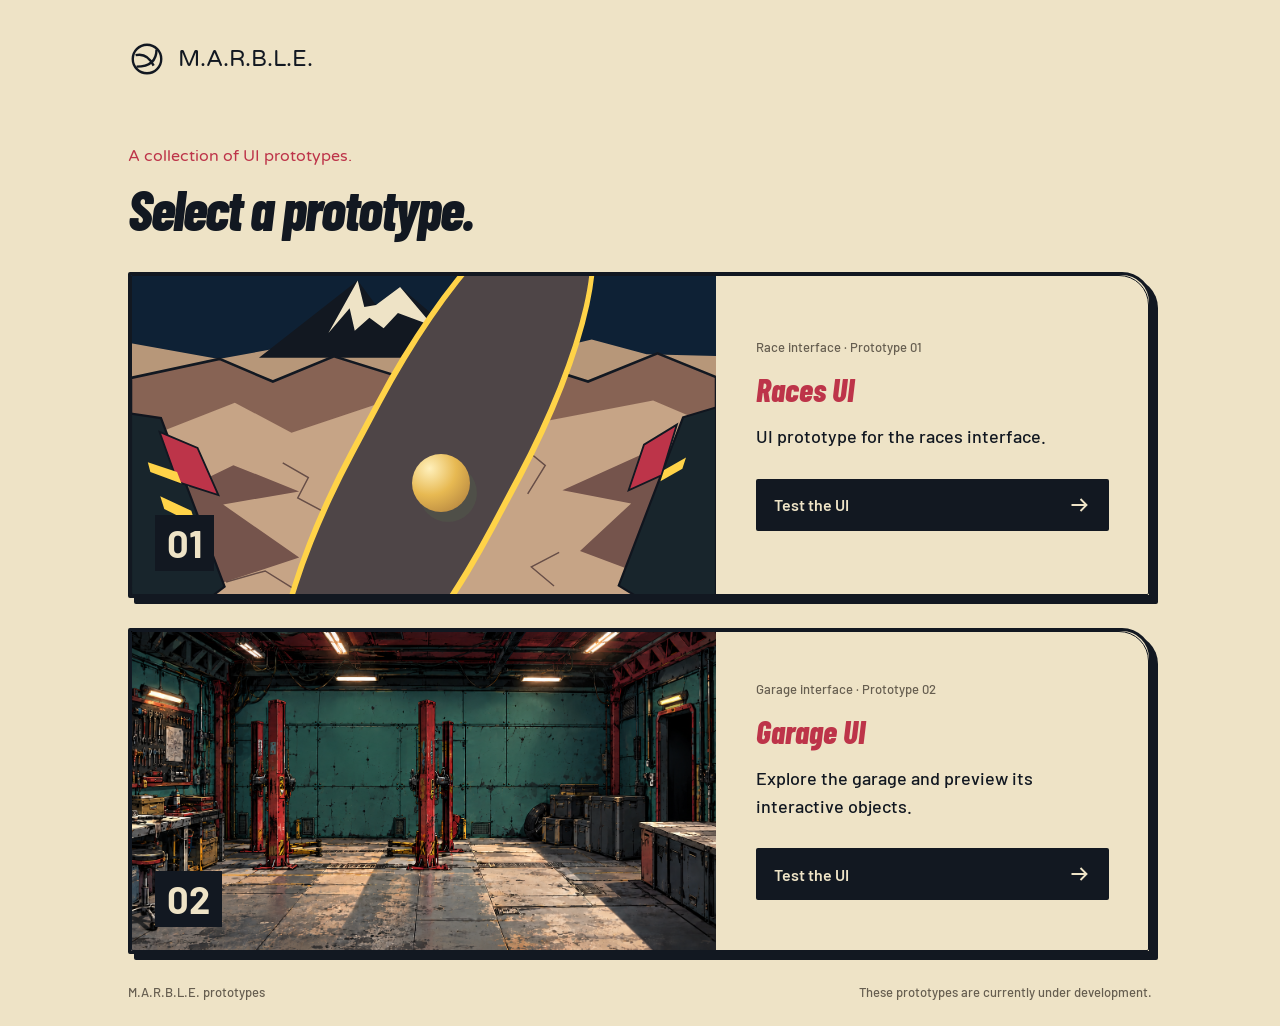
==== index.html @ 28e70976 "Add layered Garage UI prototype with object navigation and camera previews" ====
<!doctype html>
<html lang="en"><head><meta charset="utf-8"><meta name="viewport" content="width=device-width, initial-scale=1"><title data-text="hubTitle"></title><link rel="stylesheet" href="styles.css?v=garage-01"><link rel="stylesheet" href="garage.css?v=garage-01"></head>
<body class="hub"><main class="hub-content"><a class="wordmark" href="index.html" data-label="home"></a><div class="hub-title"><p data-text="hubIntro"></p><h1 data-text="hubHeading"></h1></div><div id="prototype-list"></div><footer><span data-text="hubFooter"></span><span data-text="hubFuture"></span></footer></main><script src="prototype-config.js?v=garage-01"></script><script src="content.js?v=garage-01"></script></body></html>
---- styles.css ----
@import url('https://fonts.googleapis.com/css2?family=Barlow+Condensed:ital,wght@0,600;0,700;0,800;1,800&display=swap');
@import url('https://fonts.googleapis.com/css2?family=Barlow:wght@400;500;600;700;800&family=Varela+Round&display=swap');
:root{color-scheme:light;--ink:#344d43;--paper:#f7f0db;--sage:#668879;--sea:#8db4aa;--gold:#edc567;--rust:#ae563c;--muted:#596958;--white:#fff9e8}*{box-sizing:border-box}body{margin:0;color:var(--ink);font:500 16px Barlow,sans-serif;background:var(--paper)}button,a{-webkit-tap-highlight-color:transparent}button{font:600 15px Barlow,sans-serif;color:var(--paper);background:var(--ink);border:0;min-height:44px;padding:10px 18px;cursor:pointer;border-radius:5px 5px 9px 5px;transition:background .16s,transform .16s}button:hover{background:#496553}button:active{transform:translateY(1px)}a{color:inherit}button:focus-visible,a:focus-visible{outline:3px solid var(--rust);outline-offset:4px}button:disabled{cursor:not-allowed;background:#ccd0b8;color:#344d43}[hidden]{display:none!important}.svg-definitions{position:absolute;width:0;height:0}.topbar{position:absolute;z-index:6;inset:0 0 auto;display:flex;align-items:center;justify-content:space-between;height:64px;padding:0 24px;gap:10px;background:linear-gradient(#f7f0dbb0,#f7f0db00)}.back-link{text-decoration:none;padding:14px 0;font-size:14px;font-weight:700}.back-link:hover{text-decoration:underline}.topbar-title{font:18px 'Varela Round',sans-serif}.topbar-title span{display:none}.icon-button{font-size:25px;width:44px;padding:4px;background:#344d43ed;color:var(--white)}.topbar #header-reset{margin-left:auto;margin-right:8px}.topbar #controls-toggle{font-size:0}.topbar #controls-toggle::after{content:'☷';font-size:27px}.race{height:100dvh;min-height:640px;position:relative;overflow:hidden;background:#a4c7b9;background-position:center;background-size:cover;background-repeat:no-repeat}#scene{position:absolute;inset:0;width:100%;height:100%}.scene-vignette{position:absolute;inset:0;pointer-events:none;background:linear-gradient(0deg,#43564130,transparent 25%)}.race-info{position:absolute;left:30px;top:92px;width:140px;color:var(--ink)}.position{display:flex;gap:6px;align-items:baseline}.position strong{font:800 65px/.95 Barlow,sans-serif;letter-spacing:-3px}.position>span{font-size:24px;font-weight:600}.race-meta{display:flex;justify-content:space-between;gap:12px;margin-top:13px;font-size:13px;font-weight:700;font-variant-numeric:tabular-nums}.progress-track{height:4px;background:#344d4329;margin-top:9px}.progress-track span{display:block;height:100%;background:var(--ink)}.map-dock{position:absolute;top:88px;right:24px;display:flex;align-items:flex-start;gap:5px}.map-tab{width:44px;padding:8px;min-height:44px;background:#344d43e8;color:var(--paper);border-radius:5px}.map-tab svg{display:block;width:26px;height:26px;fill:none;stroke:currentColor;stroke-width:3;stroke-linejoin:round}.map-tab #map-chevron{display:none}.map-content{width:145px;position:relative;border-radius:4px;background:#344d43e8;padding:34px 7px 8px;animation:reveal .18s ease-out}.map-content .panel-heading{height:0}.map-content #map-expand{position:absolute;right:2px;top:0;color:var(--paper)}.small-button{background:transparent;color:inherit;min-width:44px;padding:5px;font-size:25px;line-height:1}.small-button:hover{background:#66887930}.map-content svg{width:100%;height:220px}.map-route-shadow{fill:none;stroke:#7c9883;stroke-width:18;stroke-linecap:round;stroke-linejoin:round}.map-route{fill:none;stroke:var(--paper);stroke-width:6;stroke-linecap:round;stroke-linejoin:round}.finish-line{stroke:var(--paper);stroke-width:3;fill:var(--gold)}.start-marker{fill:var(--ink);stroke:var(--paper);stroke-width:3}.map-content .map-legend{display:none}.dialogue{position:absolute;left:26px;bottom:28px;width:420px;display:flex;gap:16px;align-items:stretch;background:var(--paper);padding:16px;border-radius:7px 22px 7px 7px;box-shadow:0 6px 0 #344d4329}.portrait-stack{width:64px;flex-shrink:0;display:flex;flex-direction:column;gap:9px}.portrait{opacity:.4;background:#e4dcc1;border-radius:5px;overflow:hidden;transition:opacity .2s}.portrait.active{opacity:1;background:#d2ddc3;box-shadow:0 3px 0 var(--sage)}.portrait svg{display:block;width:100%;height:57px}.portrait span{display:none}.dialogue-body{position:relative;flex:1;display:flex;flex-direction:column;min-width:0}.dialogue-body .panel-heading{position:absolute;right:-8px;top:-10px}.dialogue-body .panel-heading>span{display:none}.speaker{font:600 19px 'Varela Round',sans-serif;margin:4px 30px 10px 0;color:var(--rust)}.dialog-text{font-size:18px;line-height:1.4;margin:0 0 18px;min-height:50px;max-width:30ch}.dialogue-footer{display:flex;align-items:center;justify-content:space-between;margin-top:auto;gap:10px}.dialogue-footer>span{color:var(--muted);font-size:12px}.dialogue-footer button{min-height:44px;padding:7px 14px;background:transparent;color:var(--ink)}.dialogue-footer button:hover{background:#d7dfc7}.abilities{position:absolute;right:26px;bottom:34px;width:254px}.ability-row{display:flex;gap:14px}.ability{position:relative;width:75px;height:75px;padding:9px;background:#344d43ee;border:3px solid var(--paper);border-radius:5px;color:var(--paper);overflow:visible;box-shadow:0 4px 0 #344d432b}.ability:hover,.ability.selected{background:#526e5c}.ability svg{width:44px;height:44px;display:block;fill:none;stroke:currentColor;stroke-width:4;stroke-linecap:square;stroke-linejoin:round}.ability-key{position:absolute;top:calc(100% + 10px);left:0;right:0;text-align:center;font-size:12px;font-weight:700;color:var(--ink)}.ability-state{position:absolute;inset:0;display:flex;align-items:center;justify-content:center;font:700 25px Barlow,sans-serif;pointer-events:none}.ability.cooldown{background:#344d437a;color:#fff9e8}.ability.cooldown svg{opacity:.18}.ability.activated{background:var(--gold);color:var(--ink);border-color:var(--ink)}.ability.activated .ability-state{position:absolute;inset:auto 0 -5px auto;font-size:17px;line-height:1}.cooldown-fill{position:absolute;left:0;bottom:0;height:4px;background:var(--gold);width:0}.ability-detail{position:absolute;bottom:100px;right:0;width:300px;padding:14px 18px;background:var(--paper);border-radius:6px 18px 6px 6px;box-shadow:0 5px 0 #344d4329;animation:reveal .15s ease-out}.panel-heading{display:flex;align-items:center;justify-content:space-between;gap:12px}.ability-detail .panel-heading strong{font:19px 'Varela Round',sans-serif}.ability-detail p{font-size:16px;line-height:1.45;margin:5px 0 14px}.detail-footer{display:flex;align-items:center;justify-content:space-between;gap:10px}.detail-footer>span{font-size:12px;color:var(--muted)}.ability-feedback{position:absolute;left:50%;top:40%;transform:translateX(-50%);padding:10px 18px;background:var(--paper);border-radius:4px;font:16px 'Varela Round',sans-serif;opacity:0;transition:opacity .2s;pointer-events:none}.ability-feedback.visible{opacity:1}.demo-controls{position:absolute;z-index:8;right:24px;top:70px;background:var(--paper);padding:18px;border-radius:8px;width:330px;box-shadow:0 8px 20px #344d4344;display:grid;grid-template-columns:1fr 1fr;gap:10px}.controls-intro,.demo-controls p{grid-column:1/-1}.controls-intro strong{font:19px 'Varela Round',sans-serif}.controls-intro span{display:none}.demo-controls p{font-size:13px;line-height:1.5;margin:5px 0}.expanded-map{background:var(--paper);color:var(--ink);border:0;width:min(470px,90vw);padding:20px;border-radius:8px;max-height:90dvh;overflow:auto}.expanded-map::backdrop{background:#344d4399}.expanded-map h2{font:22px 'Varela Round',sans-serif;margin:0}.expanded-map .eyebrow{display:none}.expanded-map svg{display:block;width:100%;height:min(55dvh,430px)}.expanded-map .map-route-shadow{stroke:#c0cdb3}.expanded-map .map-route{stroke:#668879}.expanded-map .finish-line,.expanded-map .start-marker{stroke:var(--ink)}.expanded-map>p{display:flex;justify-content:space-between;font-size:13px;margin-bottom:0}.map-legend{display:flex;gap:20px;justify-content:center;font-size:13px}.map-legend span{display:flex;align-items:center;gap:6px}.map-legend i{width:9px;height:9px;display:inline-block;border-radius:50%}.player-dot{background:var(--gold);outline:2px solid var(--ink)}.rival-dot{background:var(--sage)}.finish-banner{position:absolute;left:50%;top:44%;transform:translate(-50%,-50%);text-align:center;background:var(--paper);padding:25px 48px;border-radius:10px 28px 10px 10px;box-shadow:0 6px 0 #344d4329}.finish-banner p{margin:0}.finish-banner h1{font:48px 'Varela Round',sans-serif;margin:8px 0 20px}.hub{min-height:100dvh;background:#e9e2c6}.hub-content{max-width:1120px;margin:auto;padding:40px 48px 26px}.wordmark{display:inline-flex;gap:12px;align-items:center;text-decoration:none;font:23px 'Varela Round',sans-serif}.wordmark svg{width:38px;height:38px;stroke:currentColor;fill:none;stroke-width:2.5}.hub-title{margin:65px 0 32px}.hub-title p{font:16px 'Varela Round',sans-serif;color:var(--rust);margin:0 0 12px}.hub-title h1{font:clamp(36px,5vw,56px)/1.1 'Varela Round',sans-serif;letter-spacing:-2px;margin:0}.trail-card{display:grid;grid-template-columns:1.35fr 1fr;background:var(--paper);border-radius:7px 30px 7px 7px;overflow:hidden;box-shadow:0 8px 0 #bcc5a666}.trail-art{position:relative;min-height:320px;overflow:hidden;display:block}.trail-art img{width:100%;height:100%;object-fit:cover;position:absolute}.trail-road{position:absolute;width:165px;height:580px;border:6px solid #f9efd3;background:#d0bd93;top:-100px;left:38%;transform:rotate(28deg);border-radius:45%}.trail-marble{position:absolute;width:58px;height:58px;border-radius:50%;left:48%;top:56%;background:radial-gradient(circle at 30% 25%,#fff0bb,#e7b952 45%,#a7773b);box-shadow:7px 10px 0 #526b4d44}.trail-stamp{position:absolute;left:24px;bottom:24px;font:700 38px Barlow,sans-serif;color:var(--paper);background:var(--ink);padding:5px 12px;border-radius:4px}.trail-copy{padding:40px;display:flex;flex-direction:column;justify-content:center}.version{font-size:13px;color:var(--muted);margin:0 0 15px}.trail-copy h2{font:32px 'Varela Round',sans-serif;margin:0 0 15px;color:var(--rust)}.trail-copy>p:not(.version){font-size:18px;line-height:1.55;margin:0 0 28px}.play-link{display:flex;align-items:center;justify-content:space-between;background:var(--ink);color:var(--paper);padding:14px 18px;text-decoration:none;font-weight:600;border-radius:5px}.play-link:hover{background:#526e5c}.play-link svg{width:24px;height:24px;stroke:currentColor;fill:none;stroke-width:2.5}.hub footer{display:flex;justify-content:space-between;font-size:13px;color:var(--muted);gap:15px;margin-top:30px}@keyframes reveal{from{opacity:0;transform:translateX(8px)}to{opacity:1;transform:translateX(0)}}
@media(max-width:900px){.dialogue{width:360px;padding:14px;gap:12px}.dialog-text{font-size:17px}.abilities{right:20px;width:230px}.ability-row{gap:10px}.ability{width:70px;height:70px}.ability svg{width:40px;height:40px}.map-content{width:130px}.map-content svg{height:185px}.trail-copy{padding:28px}.trail-copy h2{font-size:27px}}
@media(max-width:680px){.topbar{padding:0 12px;height:58px}.topbar-title{font-size:16px}.back-link{font-size:13px}.topbar #header-reset{margin-right:0}.race{min-height:700px}.race-info{left:18px;top:81px;width:105px}.position strong{font-size:52px}.position>span{font-size:20px}.race-meta{font-size:12px}.map-dock{top:76px;right:12px;gap:4px}.map-content{width:104px;padding:33px 2px 8px}.map-content svg{height:158px}.dialogue{left:12px;right:12px;width:auto;bottom:140px;padding:14px;gap:12px}.portrait-stack{width:53px;gap:8px}.portrait svg{height:48px}.dialog-text{font-size:16px;min-height:44px;line-height:1.45;margin-bottom:8px}.speaker{font-size:17px;margin-top:2px}.dialogue-footer button{padding:7px 10px}.abilities{right:16px;bottom:42px;width:230px}.ability-detail{width:calc(100vw - 28px);bottom:104px;right:-4px}.ability-feedback{top:40%;font-size:14px;white-space:nowrap}.demo-controls{top:64px;right:12px;width:min(330px,calc(100vw - 24px))}.finish-banner{top:44%;padding:20px 35px;white-space:nowrap}.hub-content{padding:26px 20px}.hub-title{margin:45px 0 28px}.trail-card{grid-template-columns:1fr}.trail-art{min-height:245px}.trail-copy{padding:26px}.trail-copy h2{font-size:29px}.hub footer{flex-direction:column;gap:8px;margin-top:28px}}
@media(max-height:650px) and (min-width:681px){.map-content svg{height:140px}.map-content{width:110px}.dialogue{bottom:18px}.abilities{bottom:32px}.race{min-height:580px}}
@media(prefers-reduced-motion:reduce){*,*::before,*::after{animation:none!important;transition:none!important;scroll-behavior:auto!important}}
.topbar-title{position:absolute;left:50%;transform:translateX(-50%)}.demo-controls #reset{grid-column:1/-1}
.topbar #controls-toggle::after{content:none}.topbar #controls-toggle svg{width:28px;height:28px;stroke:currentColor;fill:none;stroke-width:2.5}@media(max-width:360px){.topbar-title{display:none}}
.portrait .portrait-art{display:block}.icon-button svg,.small-button svg{width:24px;height:24px;fill:none;stroke:currentColor;stroke-width:2.5;display:block;margin:auto}.ability .ability-icon{display:block}.ability img{width:44px;height:44px;display:block;object-fit:contain}.ability.activated .ability-state{inset:auto 3px 5px auto;font-size:15px;line-height:1;background:var(--gold);padding:2px}.map-legend span{gap:6px}#prototype-list{display:grid;gap:30px}@media(max-width:900px){.ability img{width:40px;height:40px}}
/* Reclaimed radio hardware; noise is confined to the portrait glass. */
.dialogue{background:#716b51;border:3px solid #4d5747;border-radius:13px 17px 14px 11px;padding:13px;gap:12px;box-shadow:inset 0 1px #d5bd89,inset 0 -3px #484c3b,0 5px 0 #344d4329;color:#d6ebbc;width:430px}
.dialogue-body{background:#193e30;border-radius:10px 13px 12px 10px;padding:10px 13px;box-shadow:inset 0 0 13px #091e18}
.dialogue-body .speaker{color:#bde298;font:700 15px Barlow,sans-serif;margin:2px 30px 9px 0}
.dialogue-body .dialog-text{font-size:18px;line-height:1.4;margin-bottom:12px;min-height:50px}
.dialogue-body .panel-heading{top:-4px;right:-3px}.dialogue-footer>span{color:#a8ca95}.radio-wave{color:#a8ca95;font-size:15px}
.portrait-stack{width:64px;justify-content:center}.portrait{position:relative;border:2px solid #263e30;border-radius:3px;background:#173c2c;opacity:.4}.portrait.active{background:#173c2c;box-shadow:none;border-color:#a3c287}
.portrait svg{height:64px;shape-rendering:crispEdges;stroke:none}.portrait::after{content:'';position:absolute;inset:0;background:repeating-linear-gradient(0deg,transparent 0 2px,#081e2540 2px 3px);pointer-events:none}
.ability{border-radius:50%;border:0;width:75px;height:75px;box-shadow:0 3px 0 #344d4330;isolation:isolate}.ability .ability-icon svg{width:40px;height:40px;margin:auto}.ability-spinner{position:absolute;inset:6px;border:2px solid transparent;border-top-color:currentColor;border-bottom-color:currentColor;border-radius:50%;pointer-events:none;opacity:0}
.ability.activated .ability-spinner{opacity:.8;animation:skill-spin var(--spin-duration) linear infinite}.ability .cooldown-ring{position:absolute;inset:-4px;width:83px;height:83px;transform:rotate(-90deg);fill:none;stroke:var(--gold);stroke-width:3;pointer-events:none}.cooldown-ring circle{stroke-dasharray:226;stroke-dashoffset:226}.ability-state{font-size:21px}.ability.activated .ability-state{inset:auto 0 -3px auto;background:var(--ink);color:var(--paper);border-radius:50%;padding:3px}.ability-key{top:calc(100% + 8px)}
@keyframes skill-spin{to{transform:rotate(360deg)}}
.test-bench{position:fixed;z-index:12;left:12px;top:12px;max-width:calc(100vw - 24px)}.race-page .topbar{top:50px}.race-info,.map-dock{top:138px}.test-bench>button{font-size:13px;min-height:36px;padding:7px 12px;background:var(--paper);color:var(--ink);box-shadow:0 2px 0 #344d4330}
#demo-controls{position:relative;width:370px;max-width:calc(100vw - 24px);max-height:calc(100dvh - 70px);overflow:auto;background:var(--paper);padding:18px;border-radius:8px;box-shadow:0 8px 20px #344d4344}#demo-controls h2{font:22px 'Varela Round',sans-serif;margin:0}#demo-controls p{font-size:14px;line-height:1.4}#event-options label{display:flex;align-items:center;gap:9px;min-height:44px;font-size:14px}#event-options input{width:20px;height:20px}#demo-controls fieldset{border:1px solid #66887960;margin:12px 0}#start-race{width:100%}#event-triggers{display:grid;gap:8px;margin:10px 0}.finish-banner #result{font-size:16px;margin:0 0 16px}
@media(max-width:680px){.race-page .topbar{padding:0 12px}.race-info{top:126px;left:18px}.map-dock{top:124px;right:12px}.dialogue{width:auto;left:12px;right:12px;bottom:148px;padding:10px;gap:9px}.dialogue-body .dialog-text{font-size:16px}.portrait-stack{width:54px}.portrait svg{height:50px}.ability-row{gap:12px}.ability{width:68px;height:68px}.ability .cooldown-ring{width:76px;height:76px}.finish-banner{width:calc(100% - 30px);padding:24px}.topbar-title{font-size:15px}}
@media(prefers-reduced-motion:reduce){.ability.activated .ability-spinner{animation:none;border-color:currentColor;opacity:.6}}
input:focus-visible,select:focus-visible,summary:focus-visible{outline:3px solid var(--rust);outline-offset:3px}
/* Redline revision: heavy ink silhouettes and repaired racing hardware. */

.prototype-header{height:64px;display:flex;align-items:center;gap:14px;padding:8px 24px;background:#121821;color:#eee3c6;border-bottom:3px solid #bd3449;position:relative;z-index:20}.prototype-header button{background:#eee3c6;color:#121821;border-radius:2px;min-height:44px;font-size:14px;padding:10px 16px}.prototype-header a{font-size:14px;text-decoration:none;padding:12px 0}.prototype-header a:hover{text-decoration:underline}.prototype-header #header-reset{margin-left:auto;background:#ffd348}.race-page .race{height:calc(100dvh - 64px);min-height:640px;background-color:#876354}.test-bench{top:74px;left:24px;position:absolute;z-index:15}.race-info{top:26px;left:28px;color:var(--white);background:#121821ed;padding:12px 16px 15px;width:170px;clip-path:polygon(0 0,100% 0,100% 85%,90% 100%,0 100%)}.position strong{font-style:italic;font-weight:800}.race-meta{color:var(--gold)}.progress-track{background:#eee3c64d}.progress-track span{background:var(--gold)}.map-dock{top:26px}.map-content{background:#121821ed;border:2px solid #eee3c6;border-radius:2px}.map-tab{background:#121821;border:2px solid #eee3c6;border-radius:2px}.map-route-shadow{stroke:#58676b}.racer-number{fill:#121821;stroke:none;font:800 8px Barlow,sans-serif;text-anchor:middle;dominant-baseline:central;pointer-events:none}.map-content svg .racer-number{height:auto}.marble-swatch{display:inline-block;vertical-align:middle;width:20px;height:20px;border-radius:50%;border:2px solid #121821;margin-right:8px;box-shadow:inset -3px -3px #12182140}.ability-settings{margin:14px 0;padding:10px;border:1px solid #665e5060}.ability-settings summary{min-height:36px;cursor:pointer}.ability-settings p{font-size:13px!important}
.ability{background:#121821;border:3px solid #fff1d0;box-shadow:0 4px 0 #0008}.ability:hover,.ability.selected{background:#34444d}.ability.activated{background:#ffd348;color:#121821;border-color:#121821}.ability.cooldown{background:#121821;color:#fff1d0;border-color:#6d7379}.ability.cooldown .ability-icon{opacity:.24}.ability.cooldown .ability-icon svg{opacity:1}.ability .cooldown-ring{width:calc(100% + 16px);height:calc(100% + 16px);inset:-8px;stroke-width:6;overflow:visible;display:none;filter:drop-shadow(0 0 2px #000)}.ability.cooldown .cooldown-ring{display:block}.cooldown-ring .ring-track{stroke:#10151e;stroke-width:9;stroke-dasharray:none;stroke-dashoffset:0}.cooldown-ring .ring-progress{stroke:#ffd348;stroke-width:6;stroke-linecap:round;stroke-dasharray:220;stroke-dashoffset:220}.ability-key{color:#fff1d0;text-shadow:0 1px 3px #000,0 0 4px #000}.ability-row{gap:20px}.abilities{width:265px}.ability-detail{border:2px solid #121821;border-radius:2px 14px 2px 2px;box-shadow:5px 5px 0 #121821}.ability-detail .panel-heading strong{font:italic 800 26px 'Barlow Condensed',Barlow,sans-serif}.dialogue{background:#514e47;border-color:#141b24;box-shadow:inset 0 2px #b2a68a,5px 5px 0 #121821b3;border-radius:8px 18px 8px 8px}.dialogue::before{content:'';position:absolute;left:10px;top:-3px;width:30px;height:5px;background:#bd3449;transform:rotate(-7deg)}.finish-banner{border:3px solid #121821;border-radius:2px 25px 2px 2px;box-shadow:7px 7px 0 #121821}.finish-banner h1{font:italic 800 52px 'Barlow Condensed',Barlow,sans-serif}.hub{background:#eee3c6}.hub-title h1,.trail-copy h2{font-family:'Barlow Condensed',Barlow,sans-serif;font-style:italic;font-weight:800}.trail-card{border-radius:2px 30px 2px 2px;box-shadow:6px 6px 0 #121821}.trail-art{background:#876354}.trail-road{background:#4e4547!important;border-color:#ffd348!important}.play-link{border-radius:2px;background:#121821}.trail-stamp{background:#121821;border-radius:0}.scene-vignette{background:linear-gradient(0deg,#10182455,transparent 35%)}
@media(max-width:680px){.prototype-header{height:60px;gap:10px;padding:8px 10px}.prototype-header button{font-size:12px;padding:8px 10px}.prototype-header a{font-size:12px}.race-page .race{height:calc(100dvh - 60px);min-height:700px}.test-bench{top:68px;left:12px}.race-info{top:18px;left:12px;width:124px;padding:10px}.map-dock{top:18px;right:12px}.map-content{width:106px}.map-content svg{height:170px}.abilities{width:244px;right:20px}.ability-row{gap:18px}.ability{width:68px;height:68px}.ability .cooldown-ring{width:calc(100% + 16px);height:calc(100% + 16px)}.dialogue{bottom:150px}.ability-detail{bottom:108px;width:calc(100vw - 24px);right:-8px}}
.cooldown-ring .ring-track{stroke:#a7b0b3;stroke-width:7;opacity:.65}.cooldown-ring .ring-progress{stroke:#ffd348;stroke-width:6}.detail-footer button{min-width:120px}.ability-icon img{width:40px;height:40px;object-fit:contain}.prototype-header button:focus-visible,.prototype-header a:focus-visible{outline-color:#ffd348}
.map-content .small-button svg{width:24px;height:24px;display:block}.cooldown-ring .ring-track{stroke:#c4ced0;opacity:1;stroke-width:7}.cooldown-ring .ring-progress{stroke:#ffd348;stroke-width:7}.race-info .position{gap:8px}
.ability.cooldown .cooldown-ring{opacity:1}.ability.cooldown .ability-state{color:#fff6da}.ability .ring-progress{stroke:#ffd348}
#demo-controls{max-height:calc(100dvh - 90px)}@media(max-width:680px){#demo-controls{max-height:calc(100dvh - 80px)}}
/* Fixed player module; only caller and text glass enter/leave. */
.radio-dock{position:absolute;left:26px;bottom:28px;width:440px;height:156px;pointer-events:none;z-index:4}.radio-dock .portrait-stack{position:absolute;left:0;bottom:0;width:72px;height:156px}.radio-dock .portrait{position:absolute;width:72px;height:72px;padding:4px;background:#514e47;border:3px solid #141b24;box-shadow:inset 0 1px #b2a68a,3px 3px #12182199;border-radius:5px;opacity:1}.radio-dock .portrait svg{height:58px;width:58px}.radio-dock #portrait-player{bottom:0;border-bottom:5px solid #ffd348}.radio-dock #portrait-npc{bottom:84px}.radio-dock .portrait.active{border-color:#a3c287}.radio-dock .dialogue{position:absolute;left:84px;top:0;bottom:0;width:350px;margin:0;padding:10px;pointer-events:auto}.radio-dock .dialogue-body{width:100%}.radio-dock .dialog-text{font-size:17px;min-height:40px}.radio-dock .dialogue-footer{font-size:12px;gap:10px}.radio-dock .dialogue-footer span:last-child{color:#d6ebbc;font-size:12px}.racer-identity{display:flex;align-items:center;min-height:40px;font-size:15px}.racer-identity .marble-swatch{flex-shrink:0}.radio-dock .portrait-art{display:block}.radio-dock .dialogue::before{left:10px}
@media(max-width:680px){.radio-dock{left:12px;bottom:24px;width:calc(100% - 24px);height:156px}.radio-dock .portrait-stack{width:60px}.radio-dock .portrait{width:60px;height:64px;padding:3px}.radio-dock .portrait svg{width:48px;height:50px}.radio-dock #portrait-npc{bottom:76px}.radio-dock .dialogue{left:72px;top:auto;bottom:118px;width:calc(100% - 72px);min-height:150px;padding:8px}.radio-dock .dialog-text{font-size:16px;line-height:1.4}.radio-dock .speaker{font-size:14px}.radio-dock .dialogue-footer{flex-wrap:wrap;gap:4px}.race-page:has(.radio-dock.transmitting) .ability-detail{bottom:310px}}

/* Timing fields remain outside the game HUD. */
.ability-settings fieldset{margin:12px 0;padding:10px;border:1px solid #665e50}.ability-settings label{display:grid;grid-template-columns:1fr 85px;align-items:center;gap:8px;margin:8px 0}.ability-settings input{width:85px;min-height:44px;padding:8px;background:#fff6da;color:#121821;border:2px solid #665e50;font:inherit}.ability-settings input[aria-invalid="true"]{border-color:#bd3449}.timing-error{display:block;color:#9d2337;font-size:13px}.ability-settings fieldset p{margin-bottom:0}.test-bench h3{font-size:16px}.prototype-header a{white-space:nowrap}

/* Compact tools align with the single external header; radio is a terminal in repaired hardware. */
.prototype-header{justify-content:space-between}.prototype-actions{display:flex;align-items:center;gap:10px;margin-left:auto}.prototype-header #header-reset{margin-left:0}
.test-bench{left:auto;right:24px;top:74px}#demo-controls{width:360px;padding:12px;border:2px solid #121821;border-radius:2px;box-shadow:4px 4px #12182180;max-height:calc(100dvh - 86px)}#demo-controls h2{font-size:20px}#demo-controls p{margin:6px 0;font-size:13px}.ability-settings{margin:8px 0;padding:6px}.ability-settings summary{min-height:36px}.ability-settings fieldset{margin:6px 0;padding:6px}.ability-settings label{margin:3px 0;grid-template-columns:1fr 80px;gap:6px;font-size:14px}.ability-settings input{width:80px;padding:6px;min-height:44px}.ability-settings fieldset p{font-size:12px!important}.racer-identity{min-height:30px;font-size:13px}.marble-swatch{width:16px;height:16px;margin-right:5px}#marble-editor{display:grid;grid-template-columns:1fr 1fr;gap:0 5px}#event-options label{min-height:44px;font-size:13px;gap:6px}#demo-controls fieldset{margin:6px 0}#event-triggers{grid-template-columns:1fr 1fr;gap:6px;margin:6px 0}#event-triggers button{font-size:13px;padding:6px}#demo-controls h3{margin:10px 0 5px}
.abilities .ability-feedback{left:auto;right:0;top:auto;bottom:100px;transform:none;max-width:265px;padding:6px 10px;text-align:right;background:#121821ec;color:#fff1d0;border-left:3px solid #ffd348;border-radius:0;font:600 14px Barlow,sans-serif;z-index:2}.ability-detail{bottom:140px}
.radio-dock{width:480px;height:180px}.radio-dock .portrait-stack{width:80px;height:180px}.radio-dock .portrait{width:80px;height:80px;padding:4px;border-radius:2px;background:#2b3a39;border-color:#4aba94;box-shadow:inset 0 0 0 1px #ffedb7,3px 3px #12182199}.radio-dock #portrait-npc{bottom:92px}.radio-dock #portrait-player{border-bottom-color:#d0542d}.radio-dock .portrait-art{height:100%;background:#163c2d}.radio-dock .portrait img{display:block;width:100%;height:100%;object-fit:contain;filter:grayscale(1) sepia(1) hue-rotate(65deg) saturate(1.5) contrast(1.15);opacity:.95}.radio-dock .portrait::after{background:repeating-linear-gradient(0deg,transparent 0 3px,#071f2438 3px 4px)}
.radio-dock .dialogue{left:92px;width:382px;padding:7px;display:flex;flex-direction:column;gap:5px;border:3px solid #2b3a39;border-radius:2px;background:#4aba94;box-shadow:inset 0 1px #ffedb7,4px 4px #121821b0}.radio-dock .dialogue::before{left:16px;top:-4px;background:#d0542d;width:35px;height:6px;transform:rotate(-4deg)}.radio-hardware{display:flex;align-items:center;justify-content:space-between;height:14px;flex-shrink:0}.speaker-grille{display:block!important;width:54px;height:12px;background:repeating-linear-gradient(90deg,#2b3a39 0 2px,#ffedb7 2px 4px);border:1px solid #2b3a39}.radio-signal{display:block!important;font:12px monospace;color:#2b3a39;transform-origin:bottom}
.radio-dock .dialogue-body{border:2px solid #ffedb7;border-radius:0;background:#111d20;padding:0;box-shadow:none;min-height:0;flex:1;color:#ffedb7;font-family:'Courier New',monospace}.terminal-title{display:flex;align-items:center;justify-content:space-between;gap:8px;background:#ffedb7;color:#172626;padding:4px 7px;font:bold 12px 'Courier New',monospace}.radio-dock .dialogue-body .speaker{margin:0;color:#172626;font:bold 12px 'Courier New',monospace}.radio-dock .dialogue-body .dialog-text{font:16px/1.35 'Courier New',monospace;margin:9px 9px 7px;min-height:35px;max-width:none}.radio-dock .dialogue-footer{padding:0 9px 6px;margin-top:auto;gap:6px}.radio-dock .dialogue-footer span,.radio-dock .dialogue-footer span:last-child{font:11px 'Courier New',monospace;color:#ffedb7}
@media(max-width:680px){.prototype-actions{gap:7px}.test-bench{left:auto;right:12px;top:68px}#demo-controls{max-height:calc(100dvh - 80px);width:350px}.radio-dock{width:calc(100% - 24px);height:156px}.radio-dock .portrait-stack{width:64px;height:156px}.radio-dock .portrait{width:64px;height:68px;padding:3px}.radio-dock #portrait-npc{bottom:80px}.radio-dock .dialogue{left:76px;top:auto;bottom:164px;width:calc(100% - 76px);min-height:182px;padding:5px}.radio-dock .dialogue-body .dialog-text{font-size:14px;line-height:1.4;margin:8px}.terminal-title{font-size:11px;padding:4px}.radio-dock .dialogue-body .speaker{font-size:11px}.radio-dock .dialogue-footer{padding:0 6px 6px}.radio-dock .dialogue-footer span{font-size:10px}.abilities .ability-feedback{bottom:94px;max-width:244px}.race-page:has(.radio-dock.transmitting) .ability-detail{bottom:370px}}

#ability-settings fieldset{display:grid;grid-template-columns:1fr 1fr;gap:4px 8px}#ability-settings label{display:flex;flex-direction:column;align-items:flex-start;gap:4px;margin:0;font-size:12px;line-height:1.3}#ability-settings input{width:100%;max-width:140px}#ability-settings fieldset>p{grid-column:1/-1}#ability-settings .timing-error:empty{display:none}#ability-settings .timing-error:not(:empty){grid-column:1/-1}

@media(max-width:680px){.radio-dock #portrait-npc{bottom:164px}.finish-banner{top:38%;padding:12px 16px}.finish-banner h1{font-size:38px;margin:4px 0 8px}.finish-banner p{font-size:13px}.finish-banner #result{font-size:13px;margin:0}}

@media(min-width:681px) and (max-width:820px){.radio-dock{width:calc(100% - 340px)}.radio-dock .dialogue{width:calc(100% - 92px)}.radio-dock .dialogue-body .dialog-text{font-size:14px}.race-page:has(.radio-dock.transmitting) .ability-detail{bottom:210px}}

/* Photoshop composition: upper dialogue window, portraits flanking the transmission strip. */
.trail-card{position:relative;border:3px solid #121821}.trail-card::after{content:'';position:absolute;inset:0;border:1px solid #121821;border-radius:inherit;pointer-events:none;z-index:3}
.radio-dock{width:520px;height:288px;bottom:28px;left:26px;--signal-yellow:#f1c817;--signal-black:#080b0c}
.radio-dock .dialogue{inset:0;width:100%;height:100%;padding:0;border:0;display:block;border-radius:0;background:none;box-shadow:none;overflow:visible}
.radio-dock .dialogue::before{content:none}
.radio-dock .dialogue-body{position:absolute;left:0;right:0;top:0;height:158px;border:3px solid var(--signal-yellow);padding:0;background:var(--signal-black);color:#ffe059;box-shadow:none;border-radius:0}
.radio-dock .terminal-title{padding:0;min-height:29px;display:flex;justify-content:space-between;border-bottom:3px solid var(--signal-yellow);background:var(--signal-black);color:var(--signal-yellow);font:bold 13px 'Courier New',monospace}
.radio-dock .terminal-title .speaker{padding:4px 8px;margin:0;color:var(--signal-yellow);font:bold 15px 'Courier New',monospace;white-space:nowrap}
.radio-dock .terminal-title>span{padding:5px 9px;background:var(--signal-yellow);color:#080b0c;white-space:nowrap}
.radio-dock .dialogue-body .dialog-text{margin:11px 10px;font:16px/1.4 'Courier New',monospace;min-height:0;color:#ffe059}
.radio-dock .dialogue-footer{position:absolute;bottom:7px;left:10px;right:10px;padding:0;display:flex;flex-wrap:nowrap;justify-content:space-between}
.radio-dock .dialogue-footer span,.radio-dock .dialogue-footer span:last-child{font:11px 'Courier New',monospace;color:#d4b946}
.radio-dock .portrait{width:94px;height:118px;padding:3px;bottom:0;border:3px solid var(--signal-yellow);border-radius:0;background:var(--signal-black);box-shadow:none;opacity:1}
.radio-dock #portrait-player{left:0;bottom:0;border-color:var(--signal-yellow);z-index:5}
.radio-dock #portrait-npc{left:auto;right:0;bottom:0;border-color:var(--signal-yellow)}
.radio-dock .portrait-art{width:100%;height:100%;background:var(--signal-black)}
.radio-dock .portrait img{width:100%;height:100%;object-fit:contain;filter:none;opacity:1;transition:filter .12s,opacity .12s}
.radio-dock .portrait::after{display:none}
.radio-dock.transmitting .portrait img{filter:grayscale(1) sepia(1) saturate(2.8) contrast(1.12)}
.radio-dock.transmitting .portrait:not(.active) img{opacity:.45}
.radio-dock.transmitting .portrait::after{display:block;background:repeating-linear-gradient(0deg,transparent 0 3px,#080b0c30 3px 4px)}
.transmission-console{position:absolute;bottom:0;left:102px;right:102px;height:118px;background:var(--signal-black);border:2px solid var(--signal-yellow);overflow:hidden}
.scan-panel{height:54px;border-bottom:2px solid var(--signal-yellow)}
.scan-panel p{font:9px 'Courier New',monospace;color:var(--signal-yellow);margin:0;padding:3px 3px 2px;border-bottom:1px solid var(--signal-yellow);white-space:nowrap}
.scan-matrix{display:grid;grid-template-columns:repeat(24,1fr);grid-template-rows:repeat(4,5px);gap:2px;padding:4px}
.scan-matrix i{background:var(--signal-yellow);opacity:.15}
.radio-dock.transmitting .scan-matrix i{animation:transmission-square var(--scan-period) steps(1) infinite;animation-delay:var(--scan-delay)}
.communication-link{display:flex;align-items:center;justify-content:space-between;height:60px;padding:5px;gap:5px}
.radio-marble{display:flex;align-items:center;justify-content:center;width:44px;height:44px;flex-shrink:0;border:2px solid var(--signal-yellow);border-radius:50%;background:radial-gradient(circle at 30% 25%,#ffffffcc,var(--marble-color) 45%,#080b0c);color:#080b0c;font:bold 15px Barlow,sans-serif;box-shadow:inset -3px -3px #080b0c50}
.connection-lines{height:45px;min-width:0;width:100%;fill:none;stroke:#655b19;stroke-width:2}
.connection-lines .connection-pulse{stroke:var(--signal-yellow);stroke-dasharray:18 220;stroke-dashoffset:238}
.radio-dock.transmitting .connection-pulse{animation:transmission-pulse 2.4s linear infinite}
@keyframes transmission-square{0%,65%,100%{opacity:.15}20%,45%{opacity:.65}}
@keyframes transmission-pulse{to{stroke-dashoffset:0}}
@media(min-width:681px) and (max-width:900px){.radio-dock{width:calc(100% - 330px);height:290px}.radio-dock .portrait{width:72px;height:110px}.transmission-console{left:78px;right:78px;height:110px}.radio-marble{width:30px;height:30px;font-size:12px}.scan-panel p{font-size:8px}.radio-dock .dialogue-body .dialog-text{font-size:14px}.radio-dock .terminal-title .speaker{font-size:12px}.radio-dock .terminal-title>span{font-size:11px}}
@media(max-width:680px){.radio-dock{left:12px;bottom:24px;width:calc(100% - 24px);height:400px}.radio-dock #portrait-player{width:66px;height:84px}.radio-dock #portrait-npc{width:66px;height:84px;bottom:128px;right:0}.radio-dock .dialogue-body{top:auto;bottom:222px;height:165px}.radio-dock .terminal-title .speaker{font-size:12px;padding:5px}.radio-dock .terminal-title>span{font-size:11px;padding:5px}.radio-dock .dialogue-body .dialog-text{font-size:14px;margin:9px}.radio-dock .dialogue-footer span{font-size:10px}.transmission-console{left:72px;right:72px;bottom:128px;height:84px}.scan-panel{height:43px}.scan-panel p{font-size:7px;padding:3px 1px}.scan-matrix{grid-template-rows:repeat(4,3px);gap:2px;padding:3px}.communication-link{height:37px;padding:3px;gap:3px}.radio-marble{width:26px;height:26px;font-size:11px}.connection-lines{height:28px}.radio-dock.transmitting #portrait-player{bottom:128px}.race-page:has(.radio-dock.transmitting) .ability-detail{bottom:420px}.finish-banner{top:31%;padding:8px}.finish-banner h1{font-size:32px}}
@media(prefers-reduced-motion:reduce){.radio-dock.transmitting .scan-matrix i,.radio-dock.transmitting .connection-pulse{animation:none}.radio-dock.transmitting .scan-matrix i:nth-child(3n){opacity:.55}.connection-lines .connection-pulse{stroke-dashoffset:0;stroke-dasharray:none}.radio-dock .portrait img{transition:none}}

@media(max-width:680px){.radio-dock #portrait-player{bottom:128px}}

.scan-panel p{font-size:11px}@media(min-width:681px) and (max-width:900px){.scan-panel p{font-size:9px}}@media(max-width:680px){.scan-panel p{font-size:10px}.finish-banner{top:38%;padding:12px 16px}.finish-banner h1{font-size:38px}}

/* Continuous radio panel: one shared horizontal seam and single vertical dividers. */
.radio-dock .dialogue-body{height:170px}
.radio-dock .transmission-console{left:94px;right:94px;border-left:0;border-right:0;border-top:0;border-bottom-width:3px}
.radio-dock.transmitting .portrait{border-top:0}
.radio-dock .portrait img{object-fit:cover;object-position:50% 38%}
.radio-dock #portrait-npc img{object-position:50% 35%}
.radio-dock .radio-marble{border:0;border-radius:0;background:none;box-shadow:none;width:48px;height:48px;padding:0;color:var(--signal-yellow)}
.radio-marble svg{display:block;width:100%;height:100%;fill:none;stroke:var(--signal-yellow);stroke-width:1.6}
.radio-marble rect{fill:var(--signal-black);stroke:none}
.radio-marble text{fill:var(--signal-yellow);stroke:none;text-anchor:middle;font:bold 16px 'Courier New',monospace}
.map-dock .map-content,.expanded-map{background:#080b0c;color:#f1c817;border:2px solid #f1c817;border-radius:0;box-shadow:none;filter:none}
.map-dock .map-content{animation:none}.map-content #map-expand,.expanded-map .small-button{color:#f1c817}
.map-route-shadow,.expanded-map .map-route-shadow{display:none}
.map-route,.expanded-map .map-route{stroke:#f1c817;stroke-width:5;filter:none}
.start-marker,.expanded-map .start-marker{fill:#080b0c;stroke:#f1c817}
.finish-line,.expanded-map .finish-line{fill:#f1c817;stroke:#f1c817}
.racer-number{fill:#f1c817;font-size:9px}
#map-markers [data-racer-label="2"],.large-markers [data-racer-label="2"]{fill:#080b0c}
.expanded-map .map-legend .player-dot{background:#f1c817;outline:1px solid #f1c817}
.expanded-map .map-legend .rival-dot{background:#080b0c;outline:1px solid #f1c817}
@media(min-width:681px) and (max-width:900px){.radio-dock .dialogue-body{height:180px}.radio-dock .transmission-console{left:72px;right:72px}.radio-dock .radio-marble{width:32px;height:32px}}
@media(max-width:680px){.radio-dock .dialogue-body{bottom:212px}.radio-dock .transmission-console{left:66px;right:66px}.radio-dock .radio-marble{width:28px;height:28px}}

.map-content .racer-number,.expanded-map .racer-number{font-size:18px}.radio-marble text{font-size:20px}.expanded-map::backdrop{background:#0009}@media(max-width:680px){.radio-dock .radio-marble{width:32px;height:32px}}

.racer-link{fill:none;stroke:#f1c817;stroke-width:1;opacity:.4}.racer-tag{fill:#080b0c;stroke:#f1c817;stroke-width:1}.racer-tag.player-tag{fill:#f1c817}.map-content .racer-number,.expanded-map .racer-number{font-size:17px}
/* Flat yellow ability instruments and race results. */
.ability{background:#080b0c;border:3px solid #f1c817;color:#f1c817;box-shadow:none;filter:none}.ability:hover,.ability.selected{background:#23200d;color:#f1c817}.ability.activated{background:#f1c817;color:#080b0c;border-color:#f1c817;box-shadow:none}.ability.cooldown{background:#080b0c;color:#f1c817;border-color:#74651e}.ability.cooldown .ability-state{color:#f1c817}.ability .cooldown-ring{filter:none}.cooldown-ring .ring-track{stroke:#080b0c;stroke-width:11;opacity:1}.cooldown-ring .ring-progress{stroke:#f1c817;stroke-width:7}.ability-key{color:#f1c817;text-shadow:none}.ability.activated .ability-spinner{color:#080b0c}
.radio-dock .terminal-title>span{align-self:stretch;display:flex;align-items:center;background:var(--signal-yellow)}
.results-open #scene{filter:blur(7px)}
.results-screen{position:absolute;inset:0;z-index:12;transform:none;width:auto;max-height:100%;overflow:auto;border:0;border-radius:0;box-shadow:none;background:#080b0c38;padding:24px;color:#f1c817;text-align:left}
.results-layout{max-width:940px;margin:0 auto;display:grid;grid-template-columns:180px 1fr;gap:28px;align-items:start}.results-screen h1{font:italic 800 clamp(60px,7vw,100px)/.88 'Barlow Condensed',sans-serif;letter-spacing:-2px;margin:24px 0}.results-content{background:#080b0ccc;border:2px solid #f1c817;padding:20px}.results-podium{display:grid;grid-template-columns:repeat(3,1fr);gap:12px;align-items:end;height:190px}.podium-place{border:1px solid #f1c817;background:#080b0c80;display:flex;flex-direction:column;align-items:center;justify-content:end;padding:12px;position:relative;gap:8px;height:135px}.podium-place.place-1{height:180px;background:#f1c81716}.podium-place.place-3{height:120px}.podium-rank{position:absolute;top:6px;left:10px;font:italic 800 30px 'Barlow Condensed',sans-serif}.result-marble{display:inline-flex;flex-shrink:0;align-items:center;justify-content:center;border:2px solid #f1c817;background:var(--racer-color);color:#080b0c;border-radius:50%;width:30px;height:30px;font:bold 17px 'Courier New',monospace}.podium-place .result-marble{width:58px;height:58px;font-size:28px}.podium-place.place-1 .result-marble{width:78px;height:78px;font-size:38px}
.results-screen #result{margin:18px 0 12px;font:bold 18px 'Courier New',monospace}.results-table-head,.results-ranking li{display:grid;grid-template-columns:minmax(0,1fr) 72px 104px;align-items:center;gap:10px}.results-table-head{font:12px 'Courier New',monospace;padding:8px 10px;color:#f1c817}.results-ranking{list-style:none;padding:0;margin:0;font:14px 'Courier New',monospace}.results-ranking li{padding:9px 10px;border-top:1px solid #f1c81770;min-height:49px}.result-ident{display:flex;align-items:center;gap:10px}.result-ident>b{width:16px}.result-ident>span:last-child{font-size:12px}.results-ranking .player-row{background:#f1c817;color:#080b0c}.player-row .result-marble{border-color:#080b0c}.results-actions{display:flex;gap:20px;align-items:center;margin-top:18px}.results-actions button{background:#f1c817;color:#080b0c;min-height:44px}.results-actions a{font-size:14px;color:#f1c817;padding:12px 0}
@media(max-width:680px){.results-screen{padding:16px 12px}.results-layout{display:block}.results-screen h1{font-size:52px;letter-spacing:-1px;margin:0 0 12px}.results-content{padding:12px}.results-podium{height:150px;gap:6px}.podium-place{height:108px;padding:8px}.podium-place.place-1{height:145px}.podium-place.place-3{height:100px}.podium-place .result-marble{width:42px;height:42px;font-size:22px}.podium-place.place-1 .result-marble{width:60px;height:60px;font-size:30px}.podium-rank{font-size:24px}.results-table-head,.results-ranking li{grid-template-columns:minmax(0,1fr) 50px 74px;gap:5px;padding-left:5px;padding-right:5px}.result-ident{gap:5px;flex-wrap:wrap}.result-ident>span:last-child{width:100%;padding-left:24px;font-size:11px}.results-ranking li{font-size:12px}.results-ranking .result-marble{width:24px;height:24px;font-size:14px}.results-screen #result{font-size:16px}.results-actions{gap:14px}}
.results-layout{grid-template-columns:220px 1fr}.results-screen h1{font-size:88px}.results-open .race-info,.results-open .map-dock,.results-open .radio-dock,.results-open .abilities{visibility:hidden}
@media(max-width:680px){.results-screen h1{font-size:52px}}
@media(max-width:680px){.results-table-head{font-size:10px}.results-ranking li>span:last-child{font-size:11px;white-space:normal;min-width:0}}
---- garage.css ----
.garage-page{--garage-yellow:#f1c817;--garage-black:#080b0c;margin:0;background:var(--garage-black);color:var(--garage-yellow);overflow:hidden}.garage-page .prototype-header{border-color:var(--garage-yellow)}.garage-page .prototype-actions{margin-left:auto}.garage-page .prototype-header button{background:var(--garage-yellow)}
.garage-stage{height:calc(100dvh - 140px);position:relative;overflow:hidden;touch-action:manipulation;background:#080b0c}.garage-world{position:absolute;left:0;top:0;width:1983px;height:793px;transform-origin:0 0;will-change:transform}.garage-world>img{position:absolute;width:1983px;height:793px;pointer-events:none}.garage-object{position:absolute;pointer-events:none;transform-origin:var(--pivot);filter:none}.garage-object canvas{display:block;width:100%;height:100%}.garage-object.focused{filter:drop-shadow(0 0 3px #f1c817) drop-shadow(0 0 7px #f1c81780);animation:garage-pulse var(--pulse-seconds) ease-in-out infinite}.garage-label{position:absolute;z-index:10;background:#080b0cf2;border:2px solid var(--garage-yellow);padding:7px 12px;font:bold 14px 'Courier New',monospace;pointer-events:none;white-space:nowrap;max-width:calc(100% - 20px)}
.garage-navigation{height:76px;padding:8px 24px;display:flex;align-items:center;justify-content:space-between;gap:12px;border-top:1px solid #f1c81760;background:var(--garage-black)}.garage-navigation p{margin:0;font:12px/1.5 'Courier New',monospace}.garage-buttons{display:flex;gap:8px}.garage-buttons button{border:1px solid var(--garage-yellow);background:var(--garage-black);color:var(--garage-yellow);min-width:44px;min-height:44px;border-radius:0}.garage-buttons button:disabled{opacity:.4;cursor:default}.garage-page :focus-visible{outline:2px solid var(--garage-yellow);outline-offset:4px}#garage-loading{position:absolute;left:24px;bottom:24px;font:14px 'Courier New',monospace;background:#080b0ce0;padding:12px}
.garage-menu{position:absolute;z-index:20;right:24px;bottom:24px;width:min(360px,calc(100% - 48px));height:220px;background:#080b0cf2;border:2px solid var(--garage-yellow);box-shadow:none}.garage-menu-title{display:flex;justify-content:space-between;align-items:center;border-bottom:2px solid var(--garage-yellow)}.garage-menu h2{font:bold 18px 'Courier New',monospace;margin:0;padding:12px}.garage-menu button{background:var(--garage-yellow);color:var(--garage-black);min-height:44px;border-radius:0;align-self:stretch}.garage-menu-content{padding:16px;font:14px/1.5 'Courier New',monospace}.garage-menu[hidden],.garage-label[hidden]{display:none}
@keyframes garage-pulse{50%{transform:scale(var(--pulse-scale));filter:brightness(1.04) drop-shadow(0 0 4px #f1c817) drop-shadow(0 0 8px #f1c81770)}}
@media(max-width:680px){.garage-navigation{height:112px;padding:12px;flex-direction:column;justify-content:center}.garage-stage{height:calc(100dvh - 176px)}.garage-navigation p{font-size:10px}.garage-menu{right:12px;bottom:12px;width:calc(100% - 24px);height:180px}.garage-label{font-size:12px}}
@media(prefers-reduced-motion:reduce){.garage-object.focused{animation:none}}
.hub .trail-card.garage-card .trail-road,.hub .trail-card.garage-card .trail-marble{display:none}
@media(max-width:680px){.garage-stage{height:max(260px,calc(100dvh - 380px))}.garage-menu{position:fixed;bottom:124px;right:12px;height:180px}.garage-navigation{position:fixed;bottom:0;left:0;right:0}}
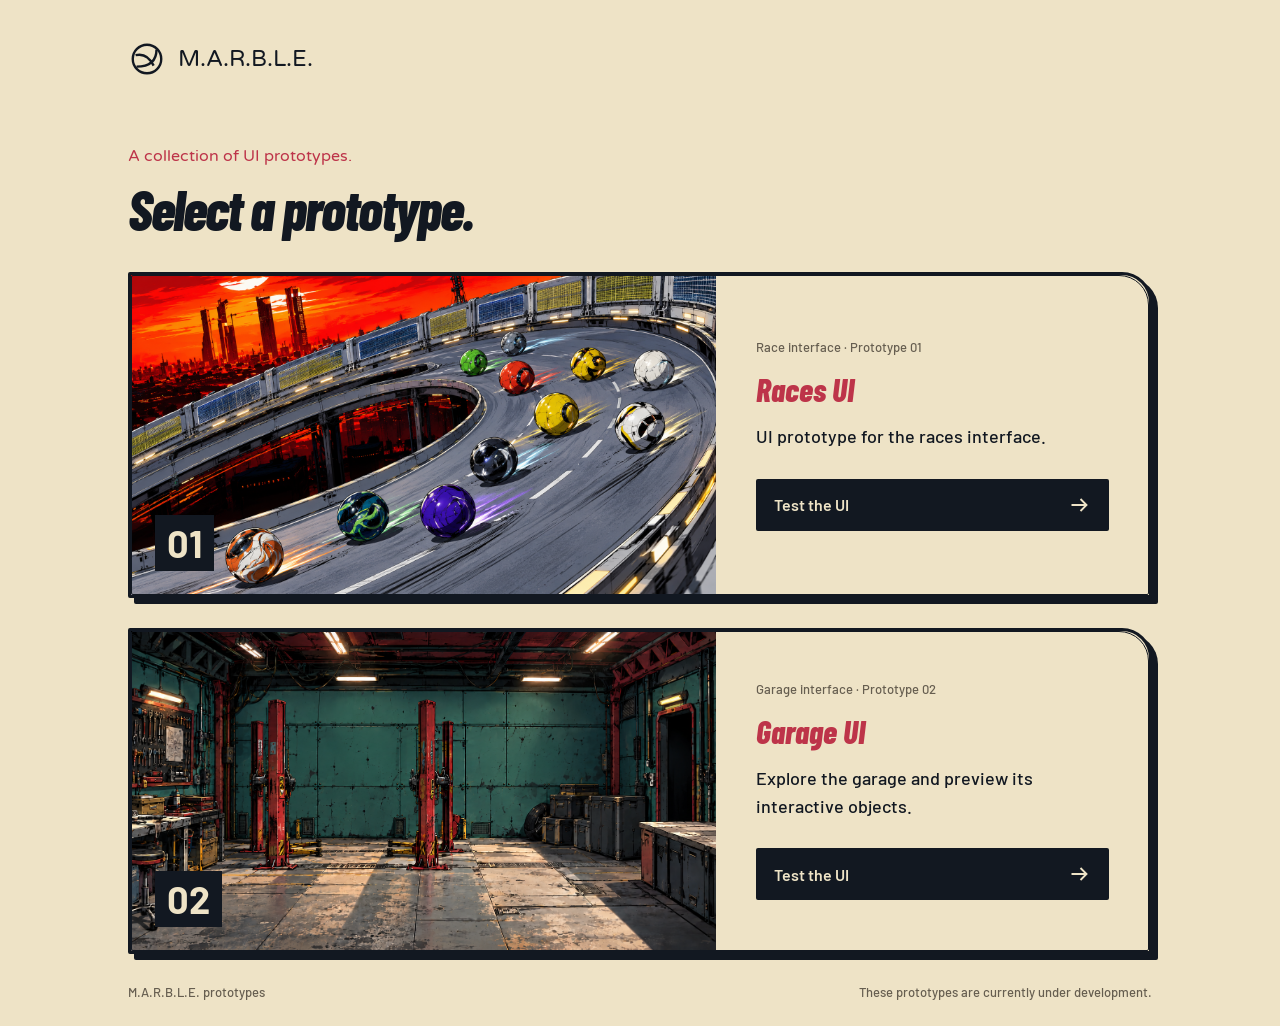
==== commit af802e32: "Use supplied race illustration as the first prototype cover" ====
--- a/index.html
+++ b/index.html
@@ -1,3 +1,3 @@
 <!doctype html>
-<html lang="en"><head><meta charset="utf-8"><meta name="viewport" content="width=device-width, initial-scale=1"><title data-text="hubTitle"></title><link rel="stylesheet" href="styles.css?v=garage-01"><link rel="stylesheet" href="garage.css?v=garage-01"></head>
-<body class="hub"><main class="hub-content"><a class="wordmark" href="index.html" data-label="home"></a><div class="hub-title"><p data-text="hubIntro"></p><h1 data-text="hubHeading"></h1></div><div id="prototype-list"></div><footer><span data-text="hubFooter"></span><span data-text="hubFuture"></span></footer></main><script src="prototype-config.js?v=garage-01"></script><script src="content.js?v=garage-01"></script></body></html>
+<html lang="en"><head><meta charset="utf-8"><meta name="viewport" content="width=device-width, initial-scale=1"><title data-text="hubTitle"></title><link rel="stylesheet" href="styles.css?v=races-cover-01"><link rel="stylesheet" href="garage.css?v=races-cover-01"></head>
+<body class="hub"><main class="hub-content"><a class="wordmark" href="index.html" data-label="home"></a><div class="hub-title"><p data-text="hubIntro"></p><h1 data-text="hubHeading"></h1></div><div id="prototype-list"></div><footer><span data-text="hubFooter"></span><span data-text="hubFuture"></span></footer></main><script src="prototype-config.js?v=races-cover-01"></script><script src="content.js?v=races-cover-01"></script></body></html>
--- a/garage.css
+++ b/garage.css
@@ -1,8 +1,8 @@
 .garage-page{--garage-yellow:#f1c817;--garage-black:#080b0c;margin:0;background:var(--garage-black);color:var(--garage-yellow);overflow:hidden}.garage-page .prototype-header{border-color:var(--garage-yellow)}.garage-page .prototype-actions{margin-left:auto}.garage-page .prototype-header button{background:var(--garage-yellow)}
-.garage-stage{height:calc(100dvh - 140px);position:relative;overflow:hidden;touch-action:manipulation;background:#080b0c}.garage-world{position:absolute;left:0;top:0;width:1983px;height:793px;transform-origin:0 0;will-change:transform}.garage-world>img{position:absolute;width:1983px;height:793px;pointer-events:none}.garage-object{position:absolute;pointer-events:none;transform-origin:var(--pivot);filter:none}.garage-object canvas{display:block;width:100%;height:100%}.garage-object.focused{filter:drop-shadow(0 0 3px #f1c817) drop-shadow(0 0 7px #f1c81780);animation:garage-pulse var(--pulse-seconds) ease-in-out infinite}.garage-label{position:absolute;z-index:10;background:#080b0cf2;border:2px solid var(--garage-yellow);padding:7px 12px;font:bold 14px 'Courier New',monospace;pointer-events:none;white-space:nowrap;max-width:calc(100% - 20px)}
+.garage-stage{height:calc(100dvh - 140px);position:relative;overflow:hidden;touch-action:manipulation;background:#080b0c}.garage-world{position:absolute;left:0;top:0;width:1983px;height:793px;transform-origin:0 0;will-change:transform}.garage-world>img{position:absolute;width:1983px;height:793px;pointer-events:none}.garage-object{position:absolute;pointer-events:none;transform-origin:var(--pivot);filter:none}.garage-object canvas{display:block;width:100%;height:100%}.garage-object .garage-halo{position:absolute;inset:0;opacity:0;filter:drop-shadow(0 0 3px #f1c817) drop-shadow(0 0 7px #f1c81780)}.garage-label{position:absolute;z-index:10;background:#080b0cf2;border:2px solid var(--garage-yellow);padding:7px 12px;font:bold 14px 'Courier New',monospace;pointer-events:none;white-space:nowrap;max-width:calc(100% - 20px)}
 .garage-navigation{height:76px;padding:8px 24px;display:flex;align-items:center;justify-content:space-between;gap:12px;border-top:1px solid #f1c81760;background:var(--garage-black)}.garage-navigation p{margin:0;font:12px/1.5 'Courier New',monospace}.garage-buttons{display:flex;gap:8px}.garage-buttons button{border:1px solid var(--garage-yellow);background:var(--garage-black);color:var(--garage-yellow);min-width:44px;min-height:44px;border-radius:0}.garage-buttons button:disabled{opacity:.4;cursor:default}.garage-page :focus-visible{outline:2px solid var(--garage-yellow);outline-offset:4px}#garage-loading{position:absolute;left:24px;bottom:24px;font:14px 'Courier New',monospace;background:#080b0ce0;padding:12px}
 .garage-menu{position:absolute;z-index:20;right:24px;bottom:24px;width:min(360px,calc(100% - 48px));height:220px;background:#080b0cf2;border:2px solid var(--garage-yellow);box-shadow:none}.garage-menu-title{display:flex;justify-content:space-between;align-items:center;border-bottom:2px solid var(--garage-yellow)}.garage-menu h2{font:bold 18px 'Courier New',monospace;margin:0;padding:12px}.garage-menu button{background:var(--garage-yellow);color:var(--garage-black);min-height:44px;border-radius:0;align-self:stretch}.garage-menu-content{padding:16px;font:14px/1.5 'Courier New',monospace}.garage-menu[hidden],.garage-label[hidden]{display:none}
-@keyframes garage-pulse{50%{transform:scale(var(--pulse-scale));filter:brightness(1.04) drop-shadow(0 0 4px #f1c817) drop-shadow(0 0 8px #f1c81770)}}
+
 @media(max-width:680px){.garage-navigation{height:112px;padding:12px;flex-direction:column;justify-content:center}.garage-stage{height:calc(100dvh - 176px)}.garage-navigation p{font-size:10px}.garage-menu{right:12px;bottom:12px;width:calc(100% - 24px);height:180px}.garage-label{font-size:12px}}
 @media(prefers-reduced-motion:reduce){.garage-object.focused{animation:none}}
 .hub .trail-card.garage-card .trail-road,.hub .trail-card.garage-card .trail-marble{display:none}
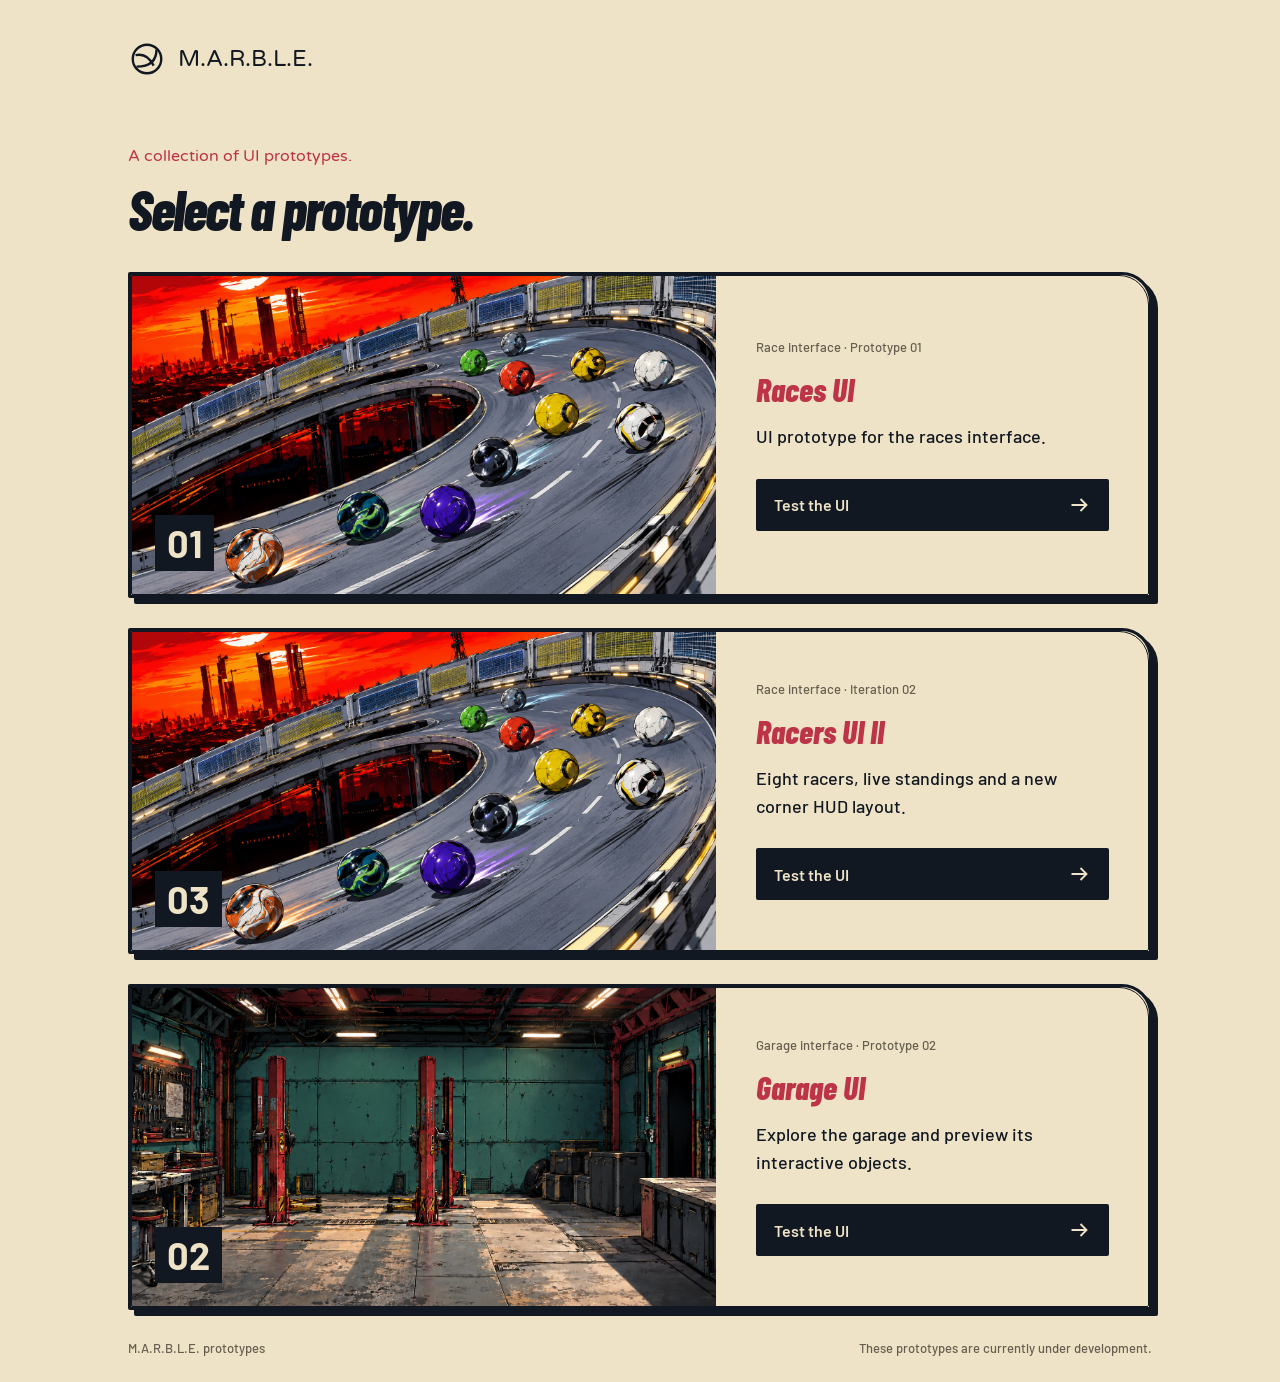
==== commit ac93ef6b: "Add independent eight-racer UI iteration with live animated standings" ====
--- a/index.html
+++ b/index.html
@@ -1,3 +1,3 @@
 <!doctype html>
-<html lang="en"><head><meta charset="utf-8"><meta name="viewport" content="width=device-width, initial-scale=1"><title data-text="hubTitle"></title><link rel="stylesheet" href="styles.css?v=races-cover-01"><link rel="stylesheet" href="garage.css?v=races-cover-01"></head>
-<body class="hub"><main class="hub-content"><a class="wordmark" href="index.html" data-label="home"></a><div class="hub-title"><p data-text="hubIntro"></p><h1 data-text="hubHeading"></h1></div><div id="prototype-list"></div><footer><span data-text="hubFooter"></span><span data-text="hubFuture"></span></footer></main><script src="prototype-config.js?v=races-cover-01"></script><script src="content.js?v=races-cover-01"></script></body></html>
+<html lang="en"><head><meta charset="utf-8"><meta name="viewport" content="width=device-width, initial-scale=1"><title data-text="hubTitle"></title><link rel="stylesheet" href="styles.css?v=racers-v2-01"><link rel="stylesheet" href="garage.css?v=racers-v2-01"></head>
+<body class="hub"><main class="hub-content"><a class="wordmark" href="index.html" data-label="home"></a><div class="hub-title"><p data-text="hubIntro"></p><h1 data-text="hubHeading"></h1></div><div id="prototype-list"></div><footer><span data-text="hubFooter"></span><span data-text="hubFuture"></span></footer></main><script src="prototype-config.js?v=racers-v2-01"></script><script src="content.js?v=racers-v2-01"></script></body></html>
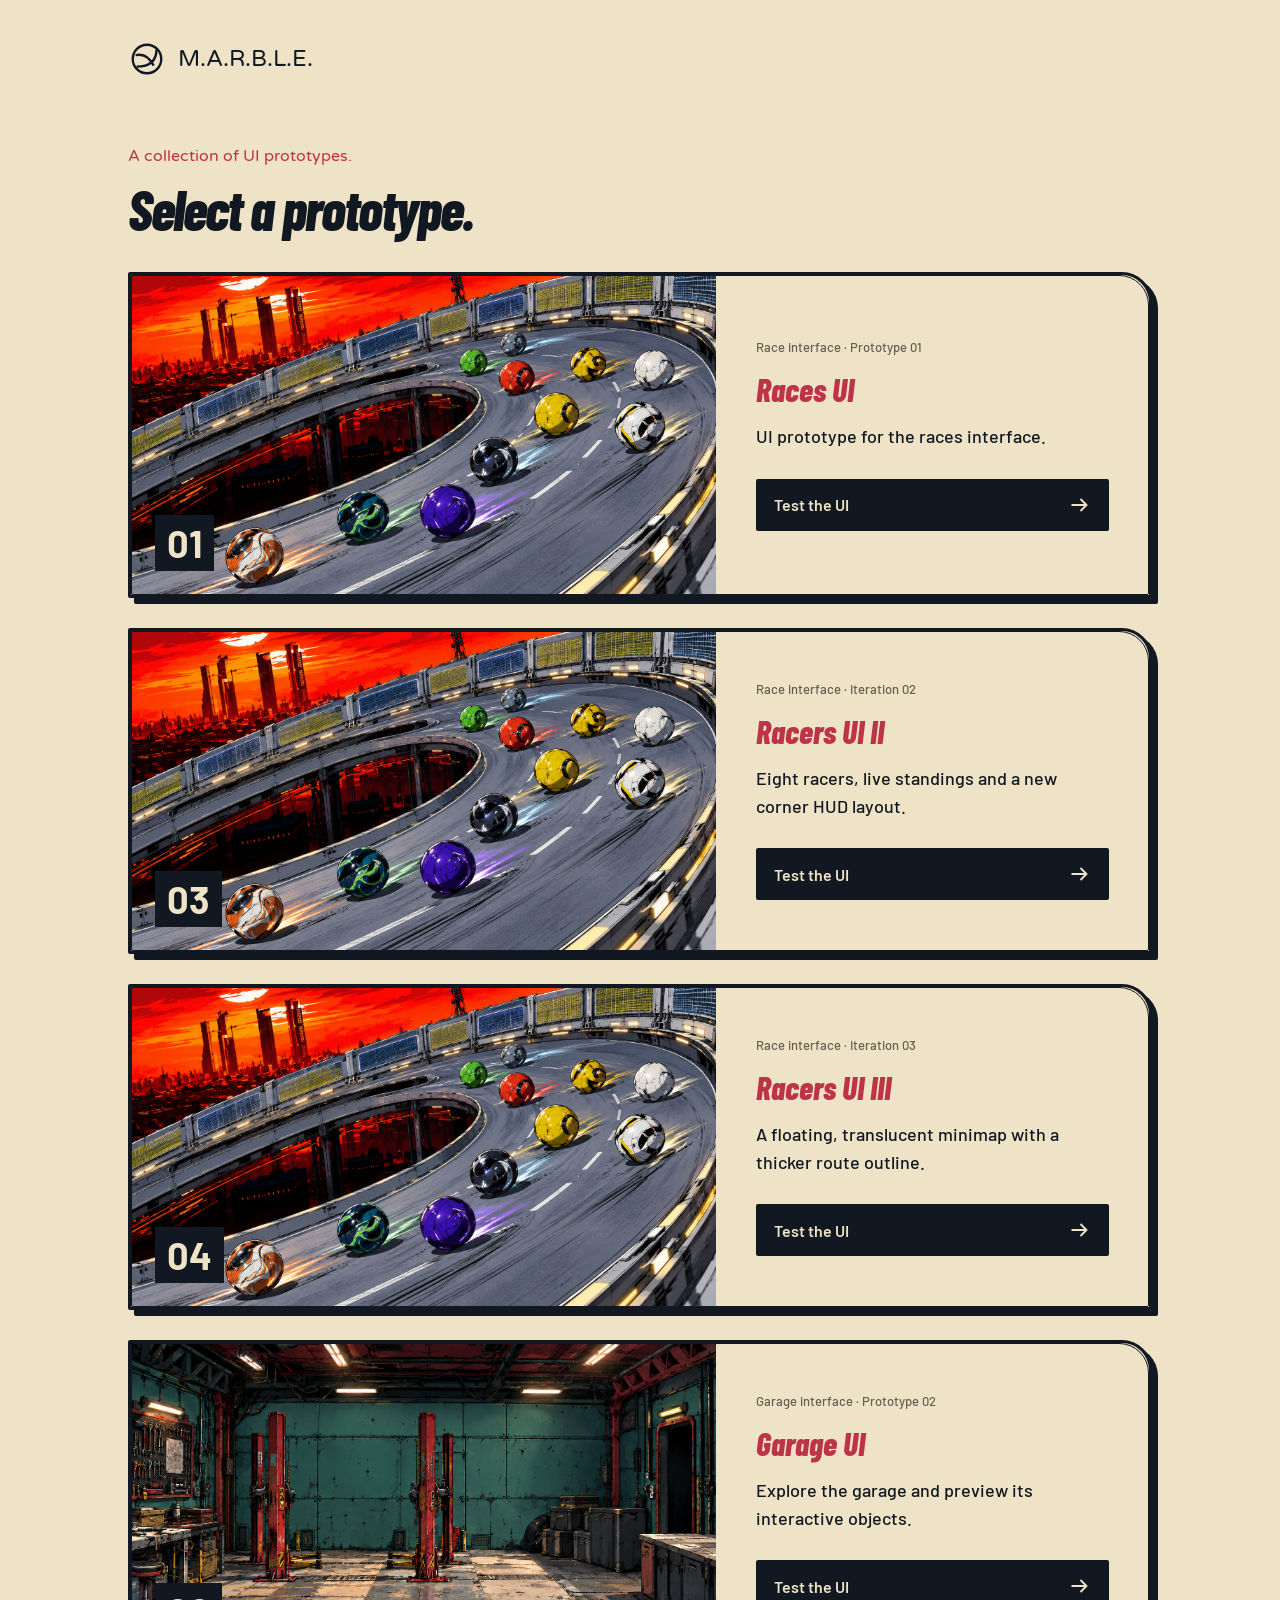
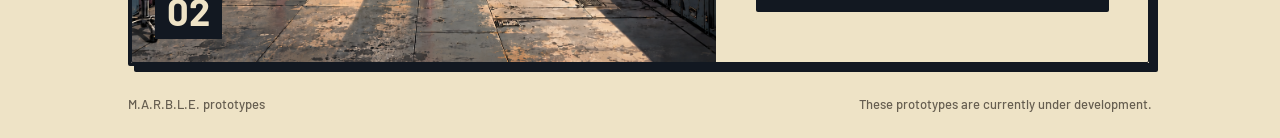
==== commit 97b40625: "Add third race iteration with a floating translucent minimap" ====
--- a/index.html
+++ b/index.html
@@ -1,3 +1,3 @@
 <!doctype html>
-<html lang="en"><head><meta charset="utf-8"><meta name="viewport" content="width=device-width, initial-scale=1"><title data-text="hubTitle"></title><link rel="stylesheet" href="styles.css?v=racers-v2-01"><link rel="stylesheet" href="garage.css?v=racers-v2-01"></head>
-<body class="hub"><main class="hub-content"><a class="wordmark" href="index.html" data-label="home"></a><div class="hub-title"><p data-text="hubIntro"></p><h1 data-text="hubHeading"></h1></div><div id="prototype-list"></div><footer><span data-text="hubFooter"></span><span data-text="hubFuture"></span></footer></main><script src="prototype-config.js?v=racers-v2-01"></script><script src="content.js?v=racers-v2-01"></script></body></html>
+<html lang="en"><head><meta charset="utf-8"><meta name="viewport" content="width=device-width, initial-scale=1"><title data-text="hubTitle"></title><link rel="stylesheet" href="styles.css?v=racers-v3-01"><link rel="stylesheet" href="garage.css?v=racers-v3-01"></head>
+<body class="hub"><main class="hub-content"><a class="wordmark" href="index.html" data-label="home"></a><div class="hub-title"><p data-text="hubIntro"></p><h1 data-text="hubHeading"></h1></div><div id="prototype-list"></div><footer><span data-text="hubFooter"></span><span data-text="hubFuture"></span></footer></main><script src="prototype-config.js?v=racers-v3-01"></script><script src="content.js?v=racers-v3-01"></script></body></html>
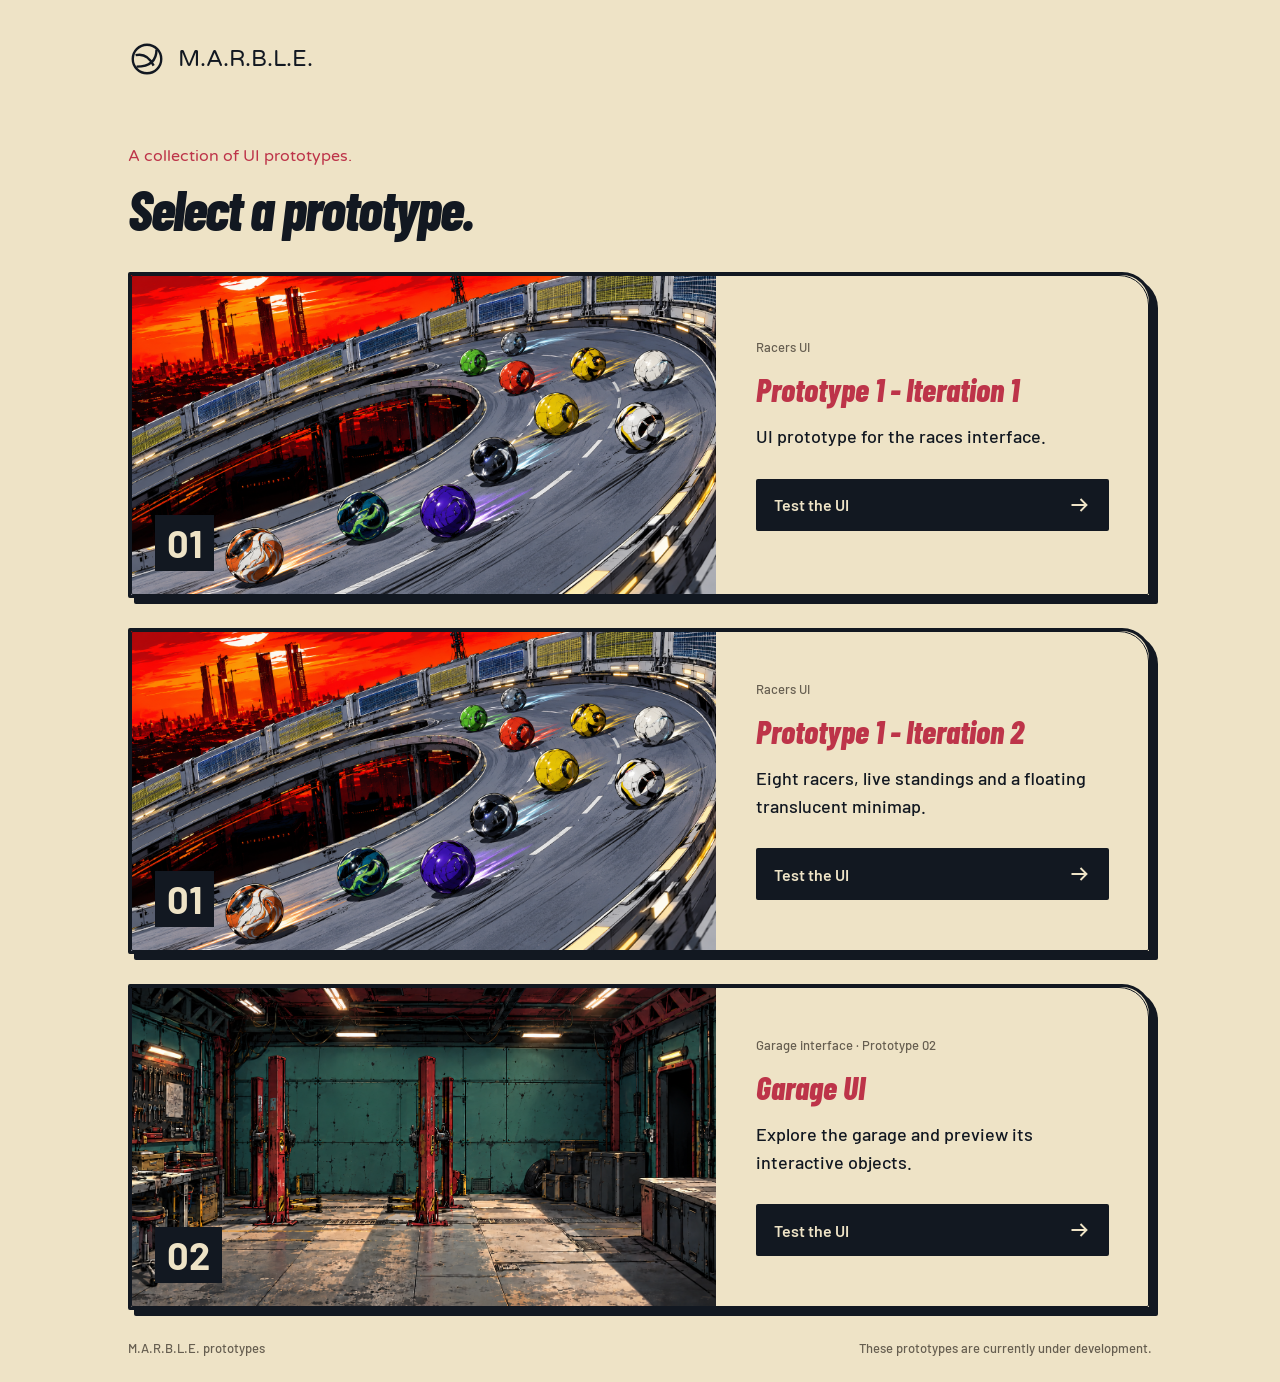
==== commit 35fa7b8c: "Consolidate latest race UI as prototype 1 iteration 2" ====
--- a/index.html
+++ b/index.html
@@ -1,3 +1,3 @@
 <!doctype html>
-<html lang="en"><head><meta charset="utf-8"><meta name="viewport" content="width=device-width, initial-scale=1"><title data-text="hubTitle"></title><link rel="stylesheet" href="styles.css?v=racers-v3-01"><link rel="stylesheet" href="garage.css?v=racers-v3-01"></head>
-<body class="hub"><main class="hub-content"><a class="wordmark" href="index.html" data-label="home"></a><div class="hub-title"><p data-text="hubIntro"></p><h1 data-text="hubHeading"></h1></div><div id="prototype-list"></div><footer><span data-text="hubFooter"></span><span data-text="hubFuture"></span></footer></main><script src="prototype-config.js?v=racers-v3-01"></script><script src="content.js?v=racers-v3-01"></script></body></html>
+<html lang="en"><head><meta charset="utf-8"><meta name="viewport" content="width=device-width, initial-scale=1"><title data-text="hubTitle"></title><link rel="stylesheet" href="styles.css?v=race-iterations-02"><link rel="stylesheet" href="garage.css?v=race-iterations-02"></head>
+<body class="hub"><main class="hub-content"><a class="wordmark" href="index.html" data-label="home"></a><div class="hub-title"><p data-text="hubIntro"></p><h1 data-text="hubHeading"></h1></div><div id="prototype-list"></div><footer><span data-text="hubFooter"></span><span data-text="hubFuture"></span></footer></main><script src="prototype-config.js?v=race-iterations-02"></script><script src="content.js?v=race-iterations-02"></script></body></html>
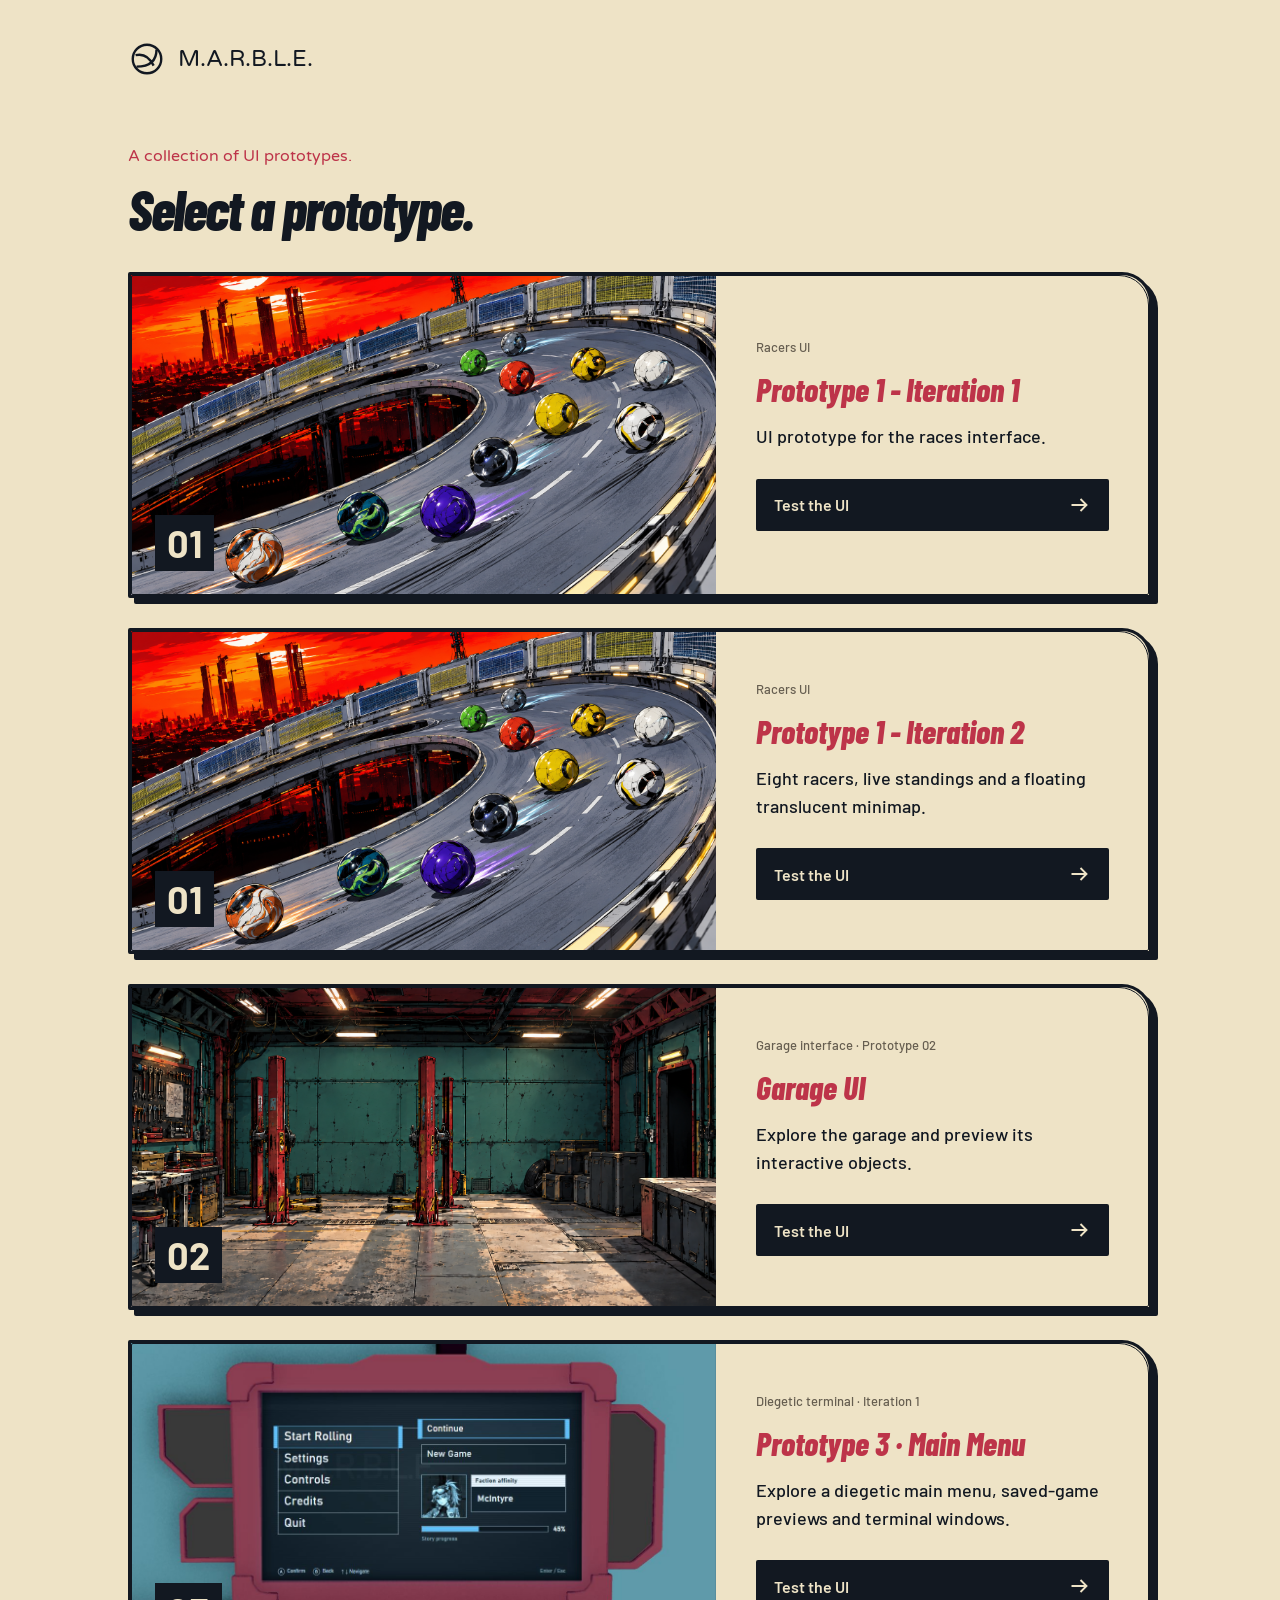
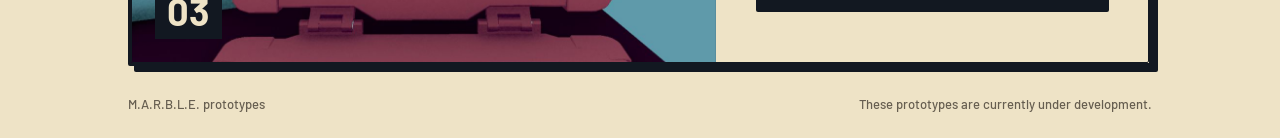
==== commit 8ca4347b: "Add independent diegetic main menu prototype with terminal navigation" ====
--- a/index.html
+++ b/index.html
@@ -1,3 +1,3 @@
 <!doctype html>
-<html lang="en"><head><meta charset="utf-8"><meta name="viewport" content="width=device-width, initial-scale=1"><title data-text="hubTitle"></title><link rel="stylesheet" href="styles.css?v=race-iterations-02"><link rel="stylesheet" href="garage.css?v=race-iterations-02"></head>
-<body class="hub"><main class="hub-content"><a class="wordmark" href="index.html" data-label="home"></a><div class="hub-title"><p data-text="hubIntro"></p><h1 data-text="hubHeading"></h1></div><div id="prototype-list"></div><footer><span data-text="hubFooter"></span><span data-text="hubFuture"></span></footer></main><script src="prototype-config.js?v=race-iterations-02"></script><script src="content.js?v=race-iterations-02"></script></body></html>
+<html lang="en"><head><meta charset="utf-8"><meta name="viewport" content="width=device-width, initial-scale=1"><title data-text="hubTitle"></title><link rel="stylesheet" href="styles.css?v=main-menu-01"><link rel="stylesheet" href="garage.css?v=main-menu-01"></head>
+<body class="hub"><main class="hub-content"><a class="wordmark" href="index.html" data-label="home"></a><div class="hub-title"><p data-text="hubIntro"></p><h1 data-text="hubHeading"></h1></div><div id="prototype-list"></div><footer><span data-text="hubFooter"></span><span data-text="hubFuture"></span></footer></main><script src="prototype-config.js?v=main-menu-01"></script><script src="content.js?v=main-menu-01"></script></body></html>
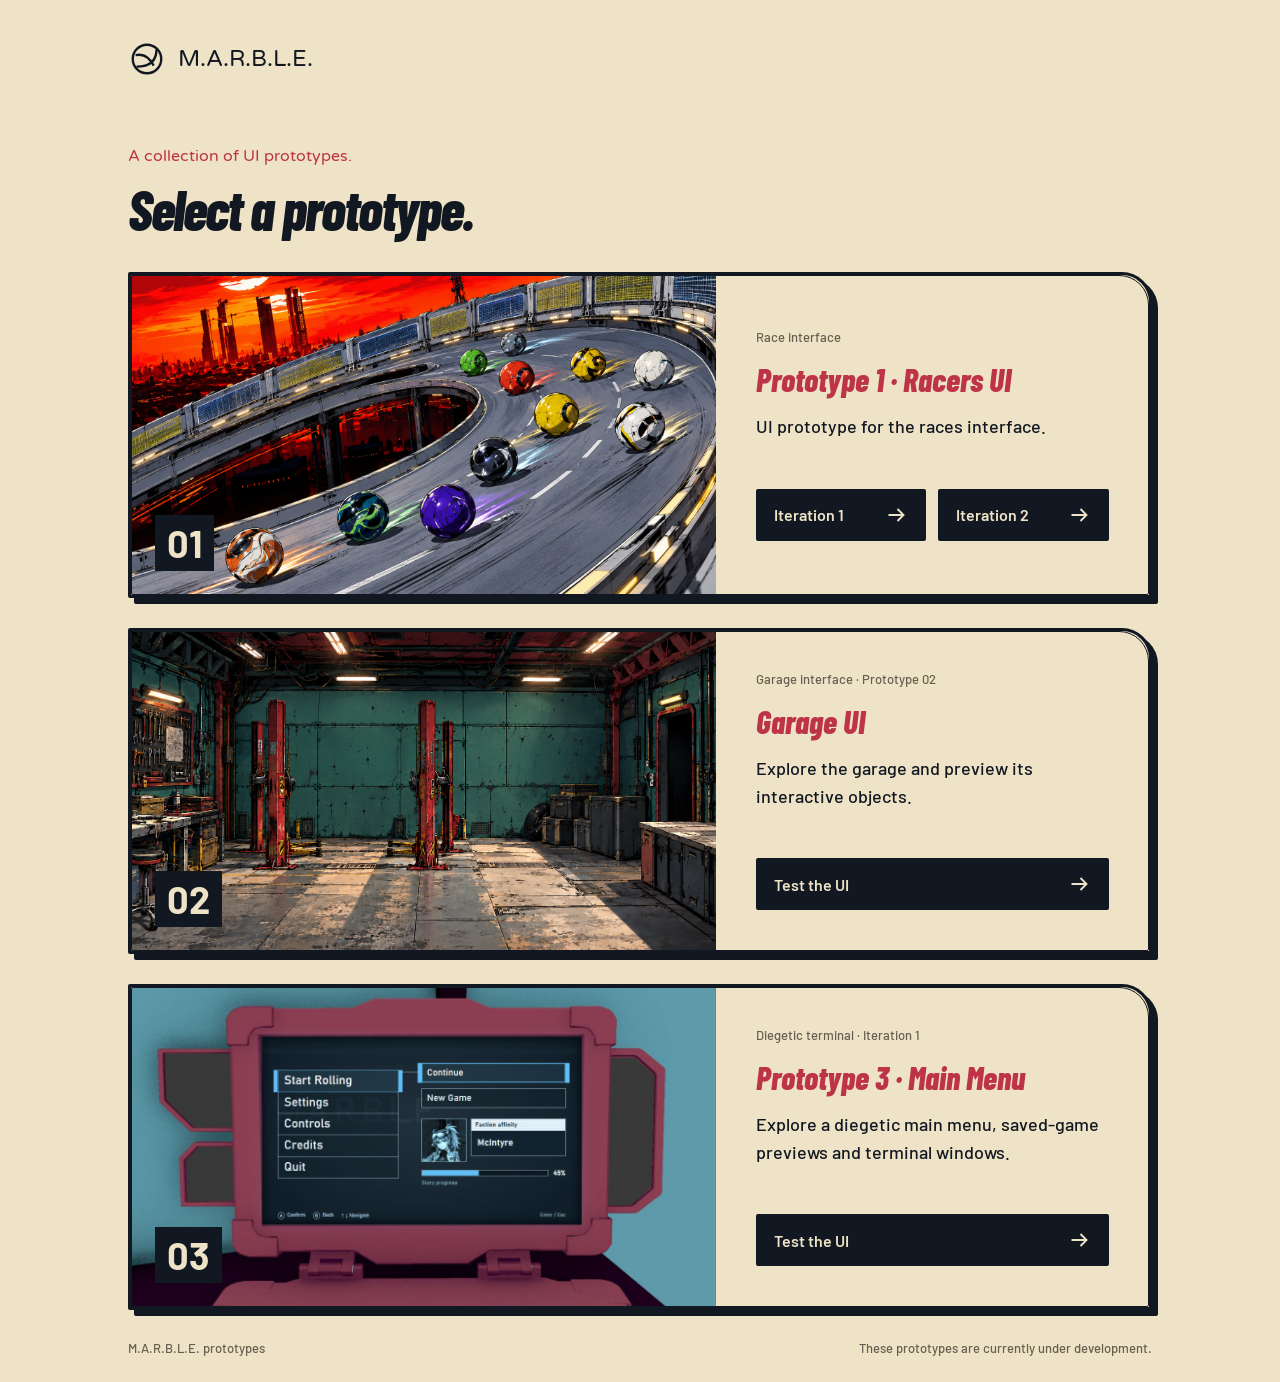
==== commit ff395e11: "Group Racers UI iterations in one hub card" ====
--- a/index.html
+++ b/index.html
@@ -1,3 +1,3 @@
 <!doctype html>
-<html lang="en"><head><meta charset="utf-8"><meta name="viewport" content="width=device-width, initial-scale=1"><title data-text="hubTitle"></title><link rel="stylesheet" href="styles.css?v=main-menu-01"><link rel="stylesheet" href="garage.css?v=main-menu-01"></head>
-<body class="hub"><main class="hub-content"><a class="wordmark" href="index.html" data-label="home"></a><div class="hub-title"><p data-text="hubIntro"></p><h1 data-text="hubHeading"></h1></div><div id="prototype-list"></div><footer><span data-text="hubFooter"></span><span data-text="hubFuture"></span></footer></main><script src="prototype-config.js?v=main-menu-01"></script><script src="content.js?v=main-menu-01"></script></body></html>
+<html lang="en"><head><meta charset="utf-8"><meta name="viewport" content="width=device-width, initial-scale=1"><title data-text="hubTitle"></title><link rel="stylesheet" href="styles.css?v=grouped-iterations-01"><link rel="stylesheet" href="garage.css?v=grouped-iterations-01"><link rel="stylesheet" href="hub.css?v=1"></head>
+<body class="hub"><main class="hub-content"><a class="wordmark" href="index.html" data-label="home"></a><div class="hub-title"><p data-text="hubIntro"></p><h1 data-text="hubHeading"></h1></div><div id="prototype-list"></div><footer><span data-text="hubFooter"></span><span data-text="hubFuture"></span></footer></main><script src="prototype-config.js?v=grouped-iterations-01"></script><script src="content.js?v=grouped-iterations-01"></script></body></html>
--- a/hub.css
+++ b/hub.css
@@ -0,0 +1,2 @@
+.hub-actions{display:grid;grid-template-columns:repeat(auto-fit,minmax(160px,1fr));gap:12px;margin-top:20px}.hub-actions .play-link{margin:0;min-height:52px}
+@media(max-width:680px){.hub-actions{grid-template-columns:1fr}}
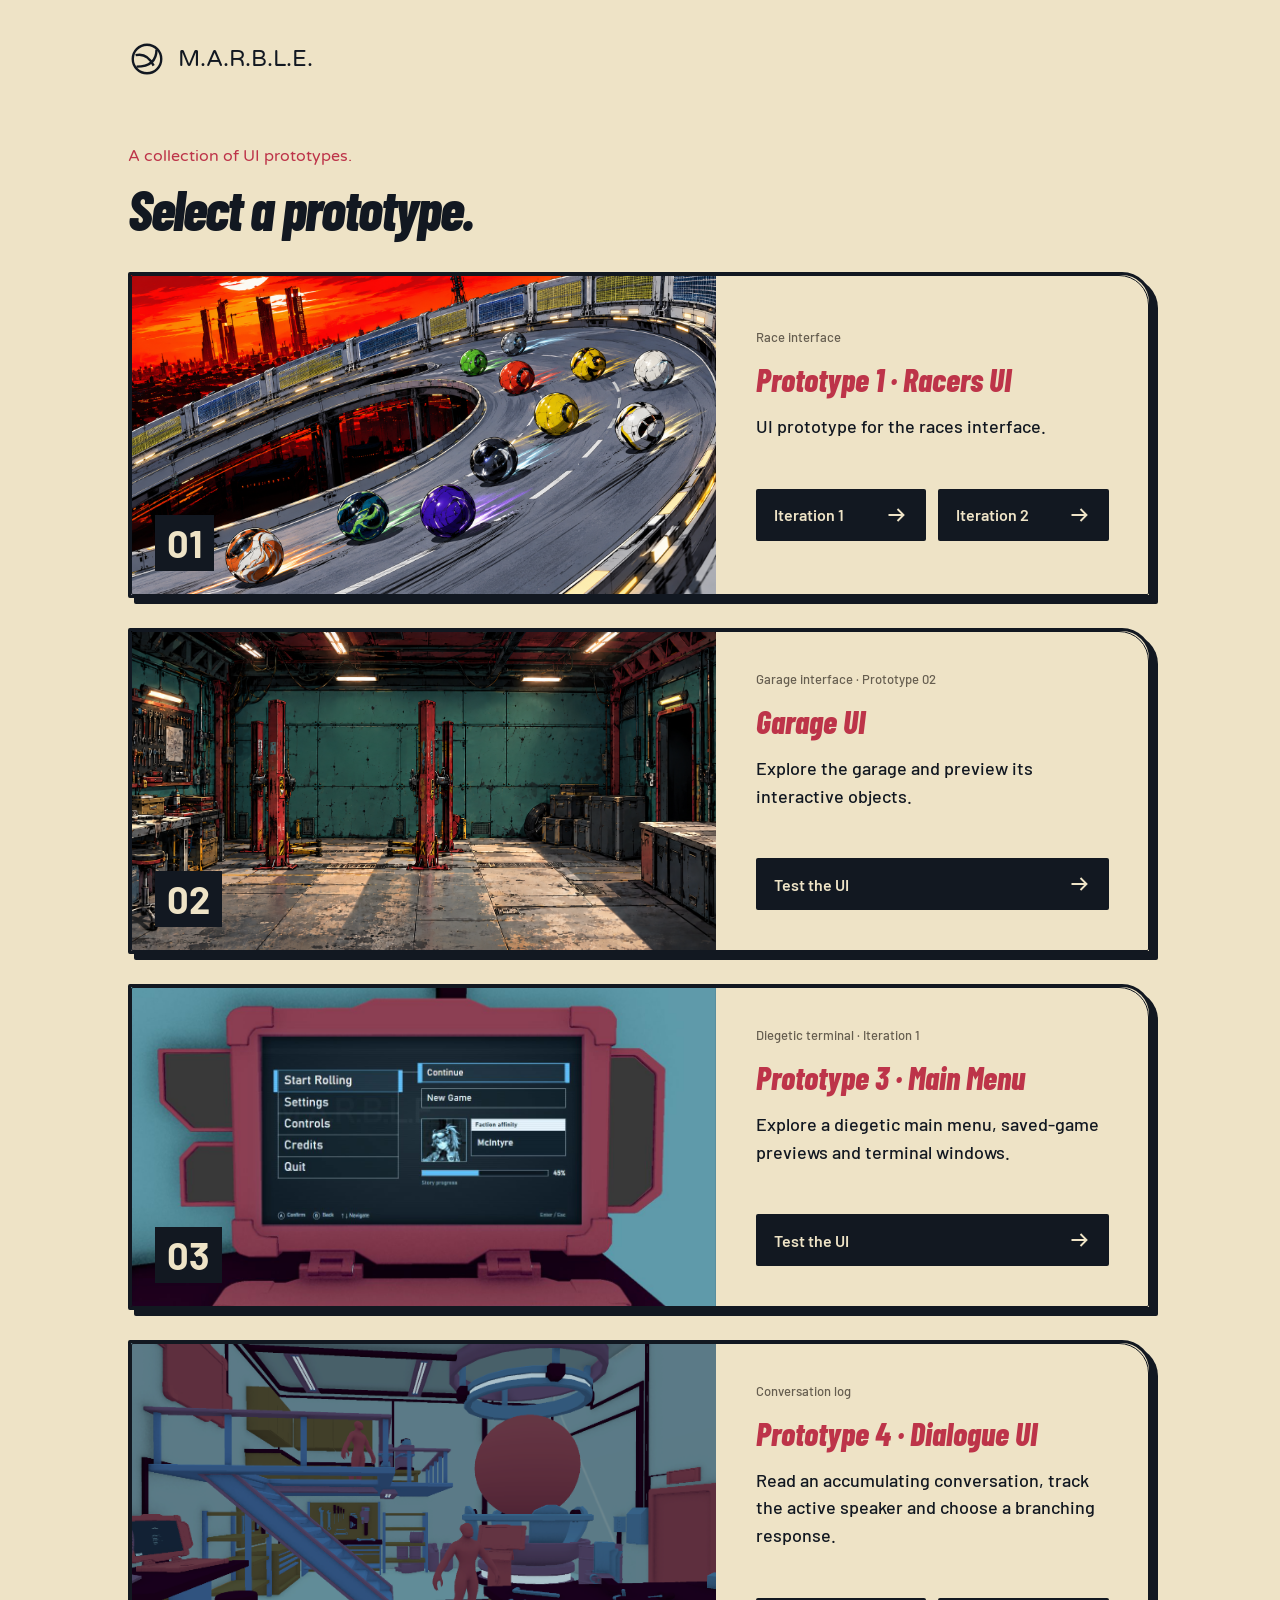
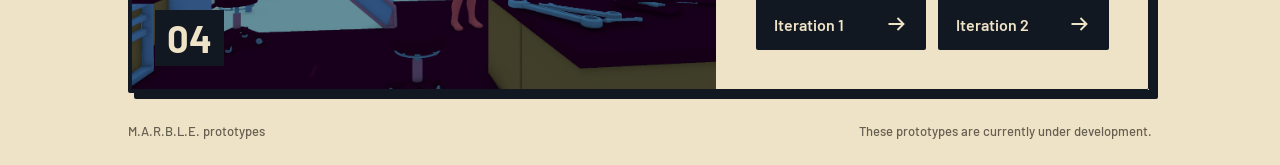
==== commit 50781126: "Add second dialogue UI iteration" ====
--- a/index.html
+++ b/index.html
@@ -1,3 +1,3 @@
 <!doctype html>
 <html lang="en"><head><meta charset="utf-8"><meta name="viewport" content="width=device-width, initial-scale=1"><title data-text="hubTitle"></title><link rel="stylesheet" href="styles.css?v=grouped-iterations-01"><link rel="stylesheet" href="garage.css?v=grouped-iterations-01"><link rel="stylesheet" href="hub.css?v=1"></head>
-<body class="hub"><main class="hub-content"><a class="wordmark" href="index.html" data-label="home"></a><div class="hub-title"><p data-text="hubIntro"></p><h1 data-text="hubHeading"></h1></div><div id="prototype-list"></div><footer><span data-text="hubFooter"></span><span data-text="hubFuture"></span></footer></main><script src="prototype-config.js?v=grouped-iterations-01"></script><script src="content.js?v=grouped-iterations-01"></script></body></html>
+<body class="hub"><main class="hub-content"><a class="wordmark" href="index.html" data-label="home"></a><div class="hub-title"><p data-text="hubIntro"></p><h1 data-text="hubHeading"></h1></div><div id="prototype-list"></div><footer><span data-text="hubFooter"></span><span data-text="hubFuture"></span></footer></main><script src="prototype-config.js?v=grouped-iterations-02"></script><script src="content.js?v=grouped-iterations-01"></script></body></html>
